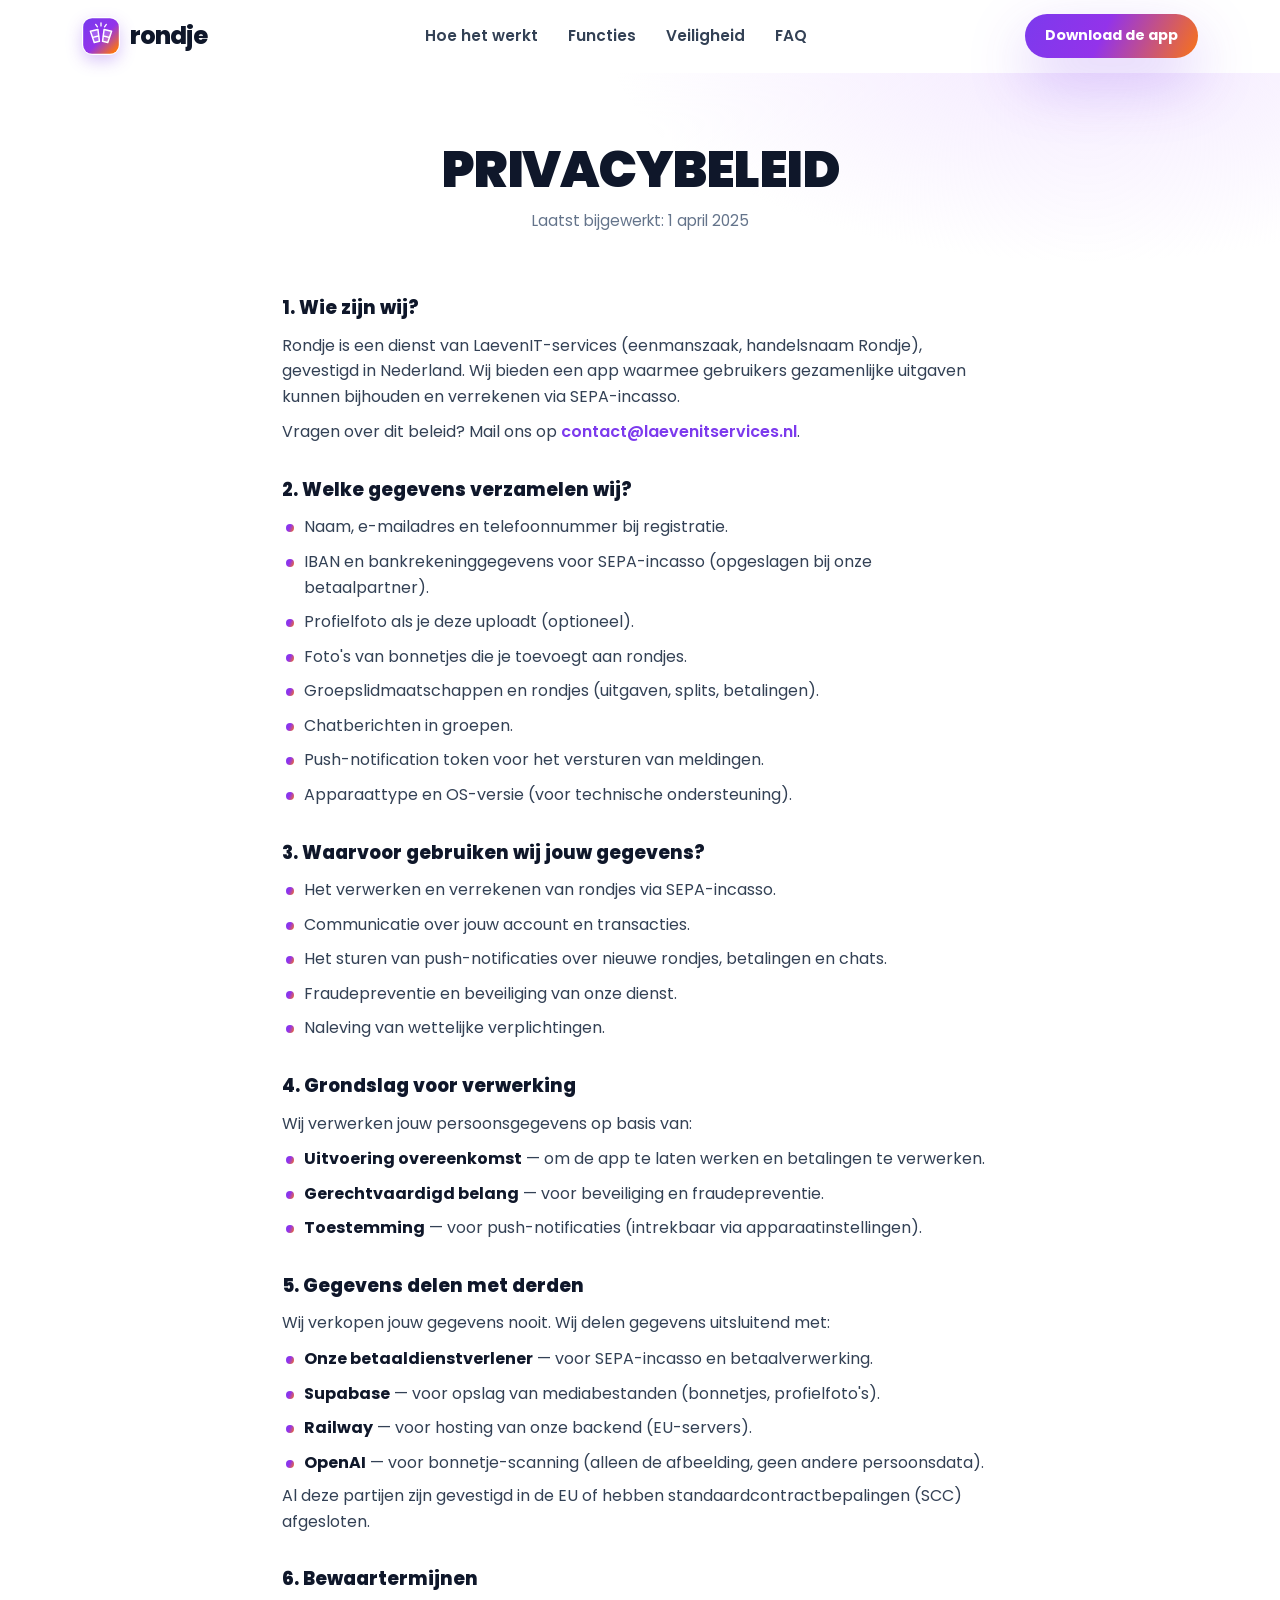
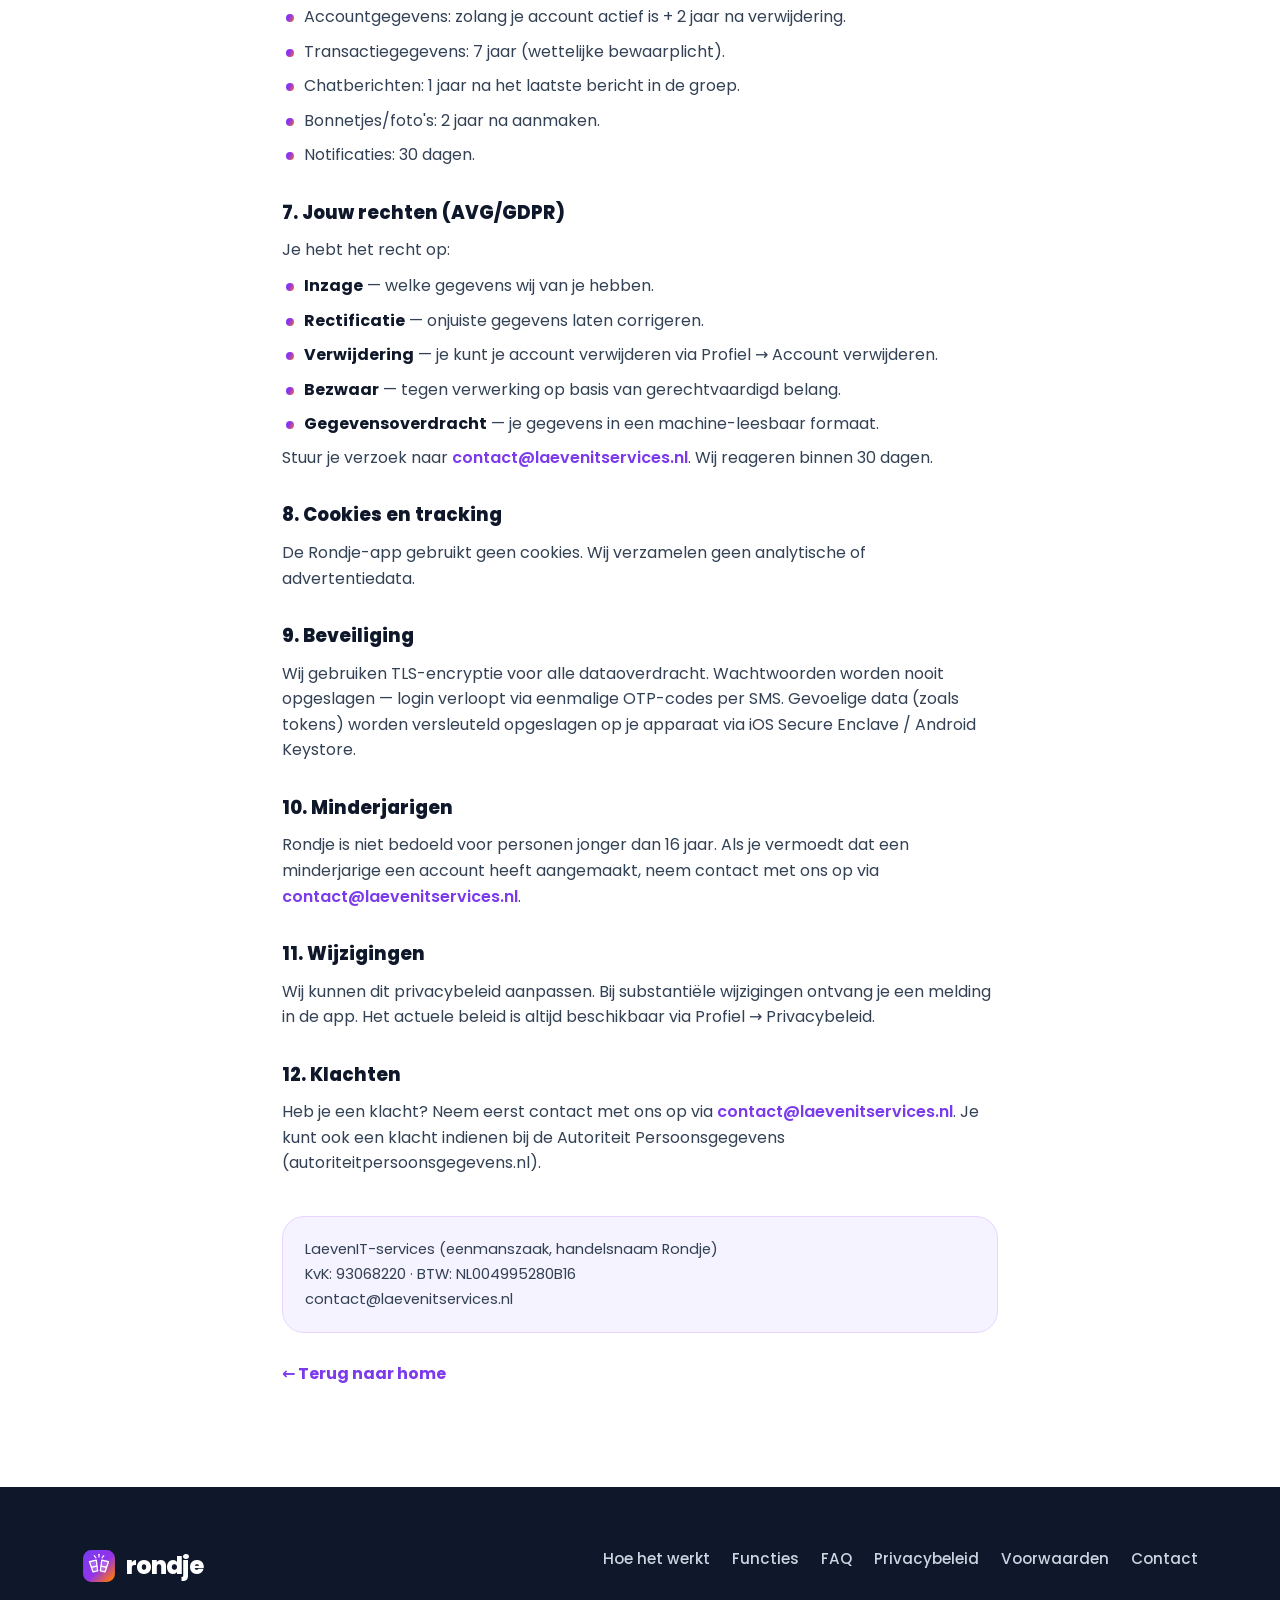
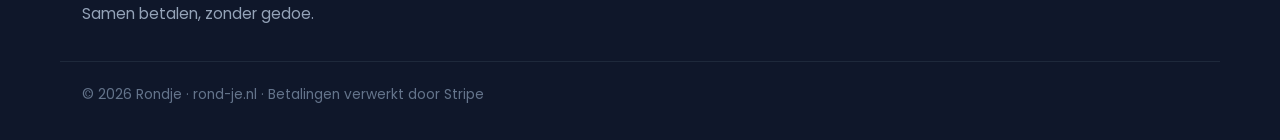
==== privacy.html @ bf33a5a6 "Initial commit: Rondje marketing site for Vercel. Static HTML/CSS/JS landing page with privacy, term" ====
<!DOCTYPE html>
<html lang="nl">
<head>
  <meta charset="UTF-8" />
  <meta name="viewport" content="width=device-width, initial-scale=1.0" />
  <title>Privacybeleid – Rondje</title>
  <meta name="description" content="Het privacybeleid van Rondje: welke gegevens we verzamelen, waarvoor we ze gebruiken en jouw rechten onder de AVG." />
  <link rel="icon" type="image/svg+xml" href="assets/favicon.svg" />
  <link rel="preconnect" href="https://fonts.googleapis.com" />
  <link rel="preconnect" href="https://fonts.gstatic.com" crossorigin />
  <link href="https://fonts.googleapis.com/css2?family=Poppins:wght@400;500;600;700;800;900&display=swap" rel="stylesheet" />
  <link rel="stylesheet" href="styles.css" />
</head>
<body>
  <header class="nav" id="nav">
    <div class="container nav__inner">
      <a href="index.html" class="brand" aria-label="Rondje home">
        <img class="brand__mark" src="assets/logo-mark.svg" alt="" width="38" height="38" />
        <span class="brand__word">rondje</span>
      </a>
      <nav class="nav__links" aria-label="Hoofdmenu">
        <a href="index.html#hoe">Hoe het werkt</a>
        <a href="index.html#functies">Functies</a>
        <a href="index.html#veilig">Veiligheid</a>
        <a href="index.html#faq">FAQ</a>
      </nav>
      <div class="nav__actions">
        <a href="index.html#download" class="btn btn--primary btn--sm">Download de app</a>
      </div>
    </div>
  </header>

  <main>
    <section class="legal-hero">
      <div class="container container--narrow">
        <h1>Privacybeleid</h1>
        <p class="updated">Laatst bijgewerkt: 1 april 2025</p>
      </div>
    </section>

    <section class="legal">
      <div class="container container--narrow">
        <div class="legal__section">
          <h2>1. Wie zijn wij?</h2>
          <p>Rondje is een dienst van LaevenIT-services (eenmanszaak, handelsnaam Rondje), gevestigd in Nederland. Wij bieden een app waarmee gebruikers gezamenlijke uitgaven kunnen bijhouden en verrekenen via SEPA-incasso.</p>
          <p>Vragen over dit beleid? Mail ons op <a href="mailto:contact@laevenitservices.nl">contact@laevenitservices.nl</a>.</p>
        </div>

        <div class="legal__section">
          <h2>2. Welke gegevens verzamelen wij?</h2>
          <ul>
            <li>Naam, e-mailadres en telefoonnummer bij registratie.</li>
            <li>IBAN en bankrekeninggegevens voor SEPA-incasso (opgeslagen bij onze betaalpartner).</li>
            <li>Profielfoto als je deze uploadt (optioneel).</li>
            <li>Foto's van bonnetjes die je toevoegt aan rondjes.</li>
            <li>Groepslidmaatschappen en rondjes (uitgaven, splits, betalingen).</li>
            <li>Chatberichten in groepen.</li>
            <li>Push-notification token voor het versturen van meldingen.</li>
            <li>Apparaattype en OS-versie (voor technische ondersteuning).</li>
          </ul>
        </div>

        <div class="legal__section">
          <h2>3. Waarvoor gebruiken wij jouw gegevens?</h2>
          <ul>
            <li>Het verwerken en verrekenen van rondjes via SEPA-incasso.</li>
            <li>Communicatie over jouw account en transacties.</li>
            <li>Het sturen van push-notificaties over nieuwe rondjes, betalingen en chats.</li>
            <li>Fraudepreventie en beveiliging van onze dienst.</li>
            <li>Naleving van wettelijke verplichtingen.</li>
          </ul>
        </div>

        <div class="legal__section">
          <h2>4. Grondslag voor verwerking</h2>
          <p>Wij verwerken jouw persoonsgegevens op basis van:</p>
          <ul>
            <li><strong>Uitvoering overeenkomst</strong> — om de app te laten werken en betalingen te verwerken.</li>
            <li><strong>Gerechtvaardigd belang</strong> — voor beveiliging en fraudepreventie.</li>
            <li><strong>Toestemming</strong> — voor push-notificaties (intrekbaar via apparaatinstellingen).</li>
          </ul>
        </div>

        <div class="legal__section">
          <h2>5. Gegevens delen met derden</h2>
          <p>Wij verkopen jouw gegevens nooit. Wij delen gegevens uitsluitend met:</p>
          <ul>
            <li><strong>Onze betaaldienstverlener</strong> — voor SEPA-incasso en betaalverwerking.</li>
            <li><strong>Supabase</strong> — voor opslag van mediabestanden (bonnetjes, profielfoto's).</li>
            <li><strong>Railway</strong> — voor hosting van onze backend (EU-servers).</li>
            <li><strong>OpenAI</strong> — voor bonnetje-scanning (alleen de afbeelding, geen andere persoonsdata).</li>
          </ul>
          <p>Al deze partijen zijn gevestigd in de EU of hebben standaardcontractbepalingen (SCC) afgesloten.</p>
        </div>

        <div class="legal__section">
          <h2>6. Bewaartermijnen</h2>
          <ul>
            <li>Accountgegevens: zolang je account actief is + 2 jaar na verwijdering.</li>
            <li>Transactiegegevens: 7 jaar (wettelijke bewaarplicht).</li>
            <li>Chatberichten: 1 jaar na het laatste bericht in de groep.</li>
            <li>Bonnetjes/foto's: 2 jaar na aanmaken.</li>
            <li>Notificaties: 30 dagen.</li>
          </ul>
        </div>

        <div class="legal__section">
          <h2>7. Jouw rechten (AVG/GDPR)</h2>
          <p>Je hebt het recht op:</p>
          <ul>
            <li><strong>Inzage</strong> — welke gegevens wij van je hebben.</li>
            <li><strong>Rectificatie</strong> — onjuiste gegevens laten corrigeren.</li>
            <li><strong>Verwijdering</strong> — je kunt je account verwijderen via Profiel → Account verwijderen.</li>
            <li><strong>Bezwaar</strong> — tegen verwerking op basis van gerechtvaardigd belang.</li>
            <li><strong>Gegevensoverdracht</strong> — je gegevens in een machine-leesbaar formaat.</li>
          </ul>
          <p>Stuur je verzoek naar <a href="mailto:contact@laevenitservices.nl">contact@laevenitservices.nl</a>. Wij reageren binnen 30 dagen.</p>
        </div>

        <div class="legal__section">
          <h2>8. Cookies en tracking</h2>
          <p>De Rondje-app gebruikt geen cookies. Wij verzamelen geen analytische of advertentiedata.</p>
        </div>

        <div class="legal__section">
          <h2>9. Beveiliging</h2>
          <p>Wij gebruiken TLS-encryptie voor alle dataoverdracht. Wachtwoorden worden nooit opgeslagen — login verloopt via eenmalige OTP-codes per SMS. Gevoelige data (zoals tokens) worden versleuteld opgeslagen op je apparaat via iOS Secure Enclave / Android Keystore.</p>
        </div>

        <div class="legal__section">
          <h2>10. Minderjarigen</h2>
          <p>Rondje is niet bedoeld voor personen jonger dan 16 jaar. Als je vermoedt dat een minderjarige een account heeft aangemaakt, neem contact met ons op via <a href="mailto:contact@laevenitservices.nl">contact@laevenitservices.nl</a>.</p>
        </div>

        <div class="legal__section">
          <h2>11. Wijzigingen</h2>
          <p>Wij kunnen dit privacybeleid aanpassen. Bij substantiële wijzigingen ontvang je een melding in de app. Het actuele beleid is altijd beschikbaar via Profiel → Privacybeleid.</p>
        </div>

        <div class="legal__section">
          <h2>12. Klachten</h2>
          <p>Heb je een klacht? Neem eerst contact met ons op via <a href="mailto:contact@laevenitservices.nl">contact@laevenitservices.nl</a>. Je kunt ook een klacht indienen bij de Autoriteit Persoonsgegevens (autoriteitpersoonsgegevens.nl).</p>
        </div>

        <div class="legal__meta">
          LaevenIT-services (eenmanszaak, handelsnaam Rondje)<br />
          KvK: 93068220 · BTW: NL004995280B16<br />
          contact@laevenitservices.nl
        </div>

        <a href="index.html" class="legal__back">← Terug naar home</a>
      </div>
    </section>
  </main>

  <footer class="footer">
    <div class="container footer__inner">
      <div class="footer__brand">
        <a href="index.html" class="brand brand--light" aria-label="Rondje home">
          <img class="brand__mark" src="assets/logo-mark.svg" alt="" width="34" height="34" />
          <span class="brand__word">rondje</span>
        </a>
        <p>Samen betalen, zonder gedoe.</p>
      </div>
      <nav class="footer__links" aria-label="Footer">
        <a href="index.html#hoe">Hoe het werkt</a>
        <a href="index.html#functies">Functies</a>
        <a href="index.html#faq">FAQ</a>
        <a href="privacy.html">Privacybeleid</a>
        <a href="terms.html">Voorwaarden</a>
        <a href="mailto:hallo@rond-je.nl">Contact</a>
      </nav>
    </div>
    <div class="container footer__bottom">
      <p>© 2026 Rondje · rond-je.nl · Betalingen verwerkt door Stripe</p>
    </div>
  </footer>
</body>
</html>
---- styles.css ----
/* ─────────────────────────────────────────────
   Rondje — landingssite
   Stijl: modern/bold (à la getcino.com), merkkleuren
   paars #7C3AED → oranje #F97316, navy #0F172A.
   ───────────────────────────────────────────── */

:root {
  --ink: #0F172A;
  --ink-soft: #334155;
  --muted: #64748B;
  --line: #E2E8F0;
  --bg: #FFFFFF;
  --bg-soft: #F8FAFC;
  --bg-lilac: #F5F3FF;
  --bg-peach: #FFF7ED;

  --purple: #7C3AED;
  --purple-dk: #6D28D9;
  --orange: #F97316;
  --amber: #D97706;
  --green: #10B981;

  --grad: linear-gradient(115deg, #7C3AED 0%, #9333EA 45%, #F97316 100%);
  --grad-soft: linear-gradient(115deg, #EDE9FE 0%, #FFEDD5 100%);

  --radius: 22px;
  --radius-lg: 34px;
  --shadow-sm: 0 4px 16px rgba(15, 23, 42, .06);
  --shadow-md: 0 18px 50px rgba(15, 23, 42, .12);
  --shadow-brand: 0 24px 60px rgba(124, 58, 237, .28);

  --maxw: 1160px;
  --font: 'Poppins', 'Segoe UI', system-ui, -apple-system, sans-serif;
}

* { box-sizing: border-box; margin: 0; padding: 0; }

html { scroll-behavior: smooth; }

body {
  font-family: var(--font);
  color: var(--ink);
  background: var(--bg);
  line-height: 1.6;
  -webkit-font-smoothing: antialiased;
  overflow-x: hidden;
}

a { color: inherit; text-decoration: none; }
img { display: block; max-width: 100%; }

.container {
  width: 100%;
  max-width: var(--maxw);
  margin-inline: auto;
  padding-inline: 22px;
}
.container--narrow { max-width: 760px; }

/* ── Gedeelde tekst-helpers ─────────────────────────── */
.grad-text {
  background: var(--grad);
  -webkit-background-clip: text;
  background-clip: text;
  color: transparent;
}
.grad-text-light {
  background: linear-gradient(115deg, #FDE68A, #FBCFE8);
  -webkit-background-clip: text;
  background-clip: text;
  color: transparent;
}

.section-title {
  font-size: clamp(1.9rem, 5vw, 3.4rem);
  font-weight: 900;
  line-height: 1.05;
  letter-spacing: -1.5px;
  text-align: center;
  text-transform: uppercase;
}
.section-title--left { text-align: left; }

.section-lead {
  text-align: center;
  color: var(--muted);
  font-size: 1.08rem;
  max-width: 680px;
  margin: 16px auto 0;
  line-height: 1.6;
}
.section-lead strong { color: var(--ink); font-weight: 700; }
.section-lead--left { text-align: left; margin-inline: 0; }

.pill {
  display: inline-flex;
  align-items: center;
  gap: 8px;
  background: var(--bg-lilac);
  color: var(--purple-dk);
  font-weight: 700;
  font-size: .82rem;
  letter-spacing: .3px;
  padding: 8px 16px;
  border-radius: 999px;
  border: 1px solid #E9D5FF;
}
.pill--center { display: flex; width: max-content; margin: 0 auto 18px; }
.pill--icon img { display: block; flex: none; }

/* ── Buttons ────────────────────────────────────────── */
.btn {
  display: inline-flex;
  align-items: center;
  justify-content: center;
  font-weight: 700;
  border-radius: 999px;
  padding: 13px 24px;
  transition: transform .15s ease, box-shadow .2s ease, opacity .2s ease;
  cursor: pointer;
  border: none;
  font-family: inherit;
  font-size: .98rem;
}
.btn--sm { padding: 10px 20px; font-size: .9rem; }
.btn--primary {
  background: var(--grad);
  color: #fff;
  box-shadow: var(--shadow-brand);
}
.btn--primary:hover { transform: translateY(-2px); }

.store-btn {
  display: inline-flex;
  align-items: center;
  gap: 12px;
  background: var(--ink);
  color: #fff;
  padding: 12px 22px;
  border-radius: 16px;
  transition: transform .15s ease, box-shadow .2s ease;
  box-shadow: var(--shadow-sm);
}
.store-btn:hover { transform: translateY(-2px); box-shadow: var(--shadow-md); }
.store-btn span { display: flex; flex-direction: column; line-height: 1.1; text-align: left; }
.store-btn small { font-size: .68rem; opacity: .8; font-weight: 500; }
.store-btn strong { font-size: 1.05rem; font-weight: 700; }
.store-btn--dark { background: #fff; color: var(--ink); }

/* ─────────────────────────  NAV  ───────────────────────── */
.nav {
  position: sticky;
  top: 0;
  z-index: 50;
  background: rgba(255, 255, 255, .8);
  backdrop-filter: saturate(180%) blur(14px);
  border-bottom: 1px solid transparent;
  transition: border-color .3s ease, box-shadow .3s ease;
}
.nav.is-stuck { border-color: var(--line); box-shadow: var(--shadow-sm); }
.nav__inner {
  display: flex;
  align-items: center;
  justify-content: space-between;
  height: 72px;
}
/* Merk (icoon + woordmerk) */
.brand { display: inline-flex; align-items: center; gap: 10px; }
.brand__mark { border-radius: 11px; box-shadow: 0 6px 16px rgba(124, 58, 237, .28); }
.brand__word {
  font-weight: 800;
  font-size: 1.5rem;
  letter-spacing: -1px;
  color: var(--ink);
}
.brand--light .brand__word { color: #fff; }
.brand--light .brand__mark { box-shadow: none; }

.nav__links { display: flex; gap: 30px; }
.nav__links a {
  font-weight: 600;
  color: var(--ink-soft);
  font-size: .96rem;
  transition: color .2s ease;
}
.nav__links a:hover { color: var(--purple); }
.nav__actions { display: flex; }

.nav__burger {
  display: none;
  flex-direction: column;
  gap: 5px;
  background: none;
  border: none;
  cursor: pointer;
  padding: 8px;
}
.nav__burger span {
  width: 24px; height: 2.5px; border-radius: 3px; background: var(--ink);
  transition: transform .25s ease, opacity .25s ease;
}
.nav__burger.is-open span:nth-child(1) { transform: translateY(7.5px) rotate(45deg); }
.nav__burger.is-open span:nth-child(2) { opacity: 0; }
.nav__burger.is-open span:nth-child(3) { transform: translateY(-7.5px) rotate(-45deg); }

.nav__mobile {
  display: none;
  flex-direction: column;
  gap: 6px;
  padding: 14px 22px 22px;
  border-top: 1px solid var(--line);
  background: #fff;
}
.nav__mobile:not([hidden]) { display: flex; }
.nav__mobile a { font-weight: 600; padding: 12px 6px; color: var(--ink-soft); }
.nav__mobile a.btn--primary { color: #fff; padding: 14px 24px; }
.nav__mobile .btn { margin-top: 8px; }

/* ─────────────────────────  HERO  ───────────────────────── */
.hero {
  position: relative;
  padding: clamp(40px, 7vw, 84px) 0 clamp(60px, 9vw, 110px);
  background:
    radial-gradient(1100px 520px at 85% -10%, #F3E8FF 0%, transparent 60%),
    radial-gradient(900px 500px at 0% 20%, #FFF1E6 0%, transparent 55%),
    var(--bg);
}
.hero__inner {
  display: grid;
  grid-template-columns: 1.05fr .95fr;
  align-items: center;
  gap: 40px;
}
.hero__title {
  font-size: clamp(2.6rem, 7vw, 5rem);
  font-weight: 900;
  line-height: .98;
  letter-spacing: -2.5px;
  text-transform: uppercase;
  margin: 20px 0 22px;
}
.hero__sub {
  font-size: 1.14rem;
  color: var(--ink-soft);
  max-width: 500px;
}
.hero__sub strong { color: var(--ink); }

.hero__cta { display: flex; gap: 14px; margin-top: 30px; flex-wrap: wrap; }
.hero__cta--center { justify-content: center; }

.hero__trust { display: flex; align-items: center; gap: 12px; margin-top: 26px; flex-wrap: wrap; }
.hero__trust-txt { color: var(--muted); font-size: .9rem; }
.hero__trust-txt strong { color: var(--ink); }
.dot {
  font-weight: 800;
  font-size: .78rem;
  letter-spacing: .5px;
  padding: 6px 12px;
  border-radius: 8px;
}
.dot--ideal { background: #FFEFEA; color: #EB5B25; }
.dot--sepa { background: #E7F0FF; color: #1F5FBF; }

/* Sier-blobs achter de telefoon */
.hero__visual { position: relative; display: flex; justify-content: center; }
.blob { position: absolute; border-radius: 50%; filter: blur(10px); opacity: .55; z-index: 0; }
.blob--1 { width: 260px; height: 260px; background: #DDD6FE; top: -20px; right: 10px; }
.blob--2 { width: 220px; height: 220px; background: #FED7AA; bottom: 0; left: 0; }

/* ── Telefoon-mockup ────────────────────────────────── */
.phone {
  position: relative;
  z-index: 1;
  width: 300px;
  background: #0B1220;
  border-radius: 44px;
  padding: 12px;
  box-shadow: var(--shadow-md), 0 40px 80px rgba(124, 58, 237, .22);
}
.phone__notch {
  position: absolute; top: 20px; left: 50%; transform: translateX(-50%);
  width: 120px; height: 24px; background: #0B1220; border-radius: 0 0 16px 16px; z-index: 3;
}
.phone__screen {
  background: var(--bg-soft);
  border-radius: 34px;
  overflow: hidden;
  aspect-ratio: 300 / 620;
}
.app { padding: 42px 18px 20px; display: flex; flex-direction: column; height: 100%; gap: 12px; }
.app__top { display: flex; align-items: center; justify-content: space-between; }
.app__eyebrow { font-size: .72rem; color: var(--muted); font-weight: 600; }
.app__title { font-size: 1.15rem; font-weight: 800; }
.app__avatar {
  width: 42px; height: 42px; border-radius: 14px;
  background: var(--grad-soft); display: grid; place-items: center;
}
.app__avatar img { display: block; }
.app__amount {
  background: var(--grad);
  color: #fff;
  border-radius: 20px;
  padding: 16px 18px;
  display: flex; flex-direction: column; gap: 2px;
  box-shadow: var(--shadow-brand);
}
.app__amount span { font-size: .78rem; opacity: .9; font-weight: 600; }
.app__amount strong { font-size: 1.9rem; font-weight: 900; letter-spacing: -.5px; }

.app__row {
  display: flex; align-items: center; gap: 9px;
  background: #fff; border: 1px solid var(--line);
  border-radius: 14px; padding: 9px 11px;
}
.mini-ava {
  width: 26px; height: 26px; border-radius: 50%;
  background: #DDD6FE; color: var(--purple-dk);
  display: grid; place-items: center; font-size: .74rem; font-weight: 800; flex: none;
}
.mini-ava--b { background: #FED7AA; color: #C2410C; }
.mini-ava--c { background: #BBF7D0; color: #047857; }
.app__name { font-weight: 600; font-size: .84rem; flex: 1; min-width: 0; overflow: hidden; text-overflow: ellipsis; white-space: nowrap; }
.app__part { font-weight: 700; font-size: .82rem; color: var(--ink-soft); white-space: nowrap; }
.chip { font-size: .66rem; font-weight: 800; padding: 3px 8px; border-radius: 999px; }
.chip--ok { background: #D1FAE5; color: #065F46; }

.app__banner {
  margin-top: auto;
  display: flex; align-items: center; gap: 10px;
  background: #ECFDF5; border: 1px solid #A7F3D0;
  border-radius: 16px; padding: 12px 14px;
}
.app__banner strong { display: block; font-size: .84rem; color: #065F46; }
.app__banner small { font-size: .72rem; color: #047857; }
.app__check {
  width: 28px; height: 28px; border-radius: 50%; flex: none;
  background: var(--green); display: grid; place-items: center;
}
.app__check img { display: block; }
.app__btn {
  width: 100%; border: none; cursor: pointer; font-family: inherit;
  background: var(--ink); color: #fff; font-weight: 700; font-size: .9rem;
  padding: 13px; border-radius: 15px;
}

/* ─────────────────────  WAAROM / VOORDELEN  ───────────────────── */
.position { padding: clamp(56px, 8vw, 96px) 0; background: var(--bg-soft); }
.position__punch {
  text-align: center;
  margin-top: 44px;
  font-size: clamp(1.2rem, 2.4vw, 1.55rem);
  font-weight: 800;
  color: var(--ink);
  line-height: 1.35;
}

.why__grid {
  display: grid;
  grid-template-columns: repeat(4, 1fr);
  gap: 18px;
  margin-top: 48px;
}
.why-card {
  background: #fff;
  border: 1px solid var(--line);
  border-radius: var(--radius);
  padding: 24px 20px;
  box-shadow: var(--shadow-sm);
  transition: transform .2s ease, box-shadow .2s ease;
}
.why-card:hover { transform: translateY(-4px); box-shadow: var(--shadow-md); }
.why-card__icon {
  width: 52px; height: 52px; border-radius: 15px;
  display: grid; place-items: center; margin-bottom: 14px;
}
.why-card__icon img { display: block; width: 26px; height: 26px; }
.why-card__icon--green { background: #D1FAE5; }
.why-card__icon--purple { background: #EDE9FE; }
.why-card__icon--orange { background: #FFEDD5; }
.why-card__icon--lilac { background: #FAE8FF; }
.why-card h3 { font-size: 1.06rem; font-weight: 800; margin-bottom: 8px; line-height: 1.3; }
.why-card p { color: var(--muted); font-size: .92rem; line-height: 1.6; }
.why-card strong { color: var(--ink); }

/* Speelse groepsapp vóór/na */
.chatdemo {
  display: grid;
  grid-template-columns: 1fr 1fr;
  gap: 18px;
  margin-top: 26px;
  max-width: 860px;
  margin-inline: auto;
}
.chatdemo__panel {
  border-radius: var(--radius);
  padding: 20px 18px;
  display: flex;
  flex-direction: column;
  gap: 9px;
}
.chatdemo__panel--before {
  background: #F1F5F9;
  border: 1px solid var(--line);
}
.chatdemo__panel--after {
  background: linear-gradient(180deg, #FAF5FF 0%, #fff 75%);
  border: 1.5px solid #C4B5FD;
  box-shadow: var(--shadow-brand);
}
.chatdemo__label {
  font-size: .74rem;
  font-weight: 800;
  letter-spacing: .5px;
  text-transform: uppercase;
  color: var(--muted);
  margin-bottom: 6px;
}
.chatdemo__panel--after .chatdemo__label { color: var(--purple); }
.bubble {
  max-width: 85%;
  padding: 9px 14px;
  border-radius: 16px;
  font-size: .88rem;
  line-height: 1.45;
}
.bubble--in {
  align-self: flex-start;
  background: #fff;
  border: 1px solid var(--line);
  border-bottom-left-radius: 6px;
  color: var(--ink-soft);
}
.chatdemo__panel--before .bubble--in { background: #fff; }
.bubble--out {
  align-self: flex-end;
  background: var(--purple);
  color: #fff;
  border-bottom-right-radius: 6px;
}
.chatdemo__panel--before .bubble--out { background: #94A3B8; }
.chatdemo__notify {
  display: flex;
  align-items: center;
  gap: 10px;
  background: #ECFDF5;
  border: 1px solid #A7F3D0;
  border-radius: 14px;
  padding: 10px 13px;
  margin: 3px 0;
}
.chatdemo__notify strong { display: block; font-size: .84rem; color: #065F46; }
.chatdemo__notify small { font-size: .74rem; color: #047857; }
.chatdemo__check {
  width: 26px; height: 26px; border-radius: 50%; flex: none;
  background: var(--green); display: grid; place-items: center;
}
.chatdemo__check img { display: block; }

/* ─────────────────────  VERGELIJKING (versus)  ───────────────────── */
.versus { padding: clamp(56px, 8vw, 96px) 0; background: var(--bg-soft); }
.versus__scroll { margin-top: 44px; overflow-x: auto; -webkit-overflow-scrolling: touch; }
.versus__table {
  width: 100%;
  min-width: 640px;
  border-collapse: separate;
  border-spacing: 0;
  background: #fff;
  border: 1px solid var(--line);
  border-radius: var(--radius);
  overflow: hidden;
}
.versus__table th,
.versus__table td {
  padding: 15px 18px;
  text-align: center;
  border-bottom: 1px solid var(--line);
  font-size: .94rem;
}
.versus__table tbody tr:last-child th,
.versus__table tbody tr:last-child td { border-bottom: none; }
.versus__table td:first-child {
  text-align: left;
  font-weight: 600;
  color: var(--ink-soft);
}
.versus__table thead th { background: var(--bg-soft); padding-block: 16px; }
.versus__app { display: block; font-weight: 800; font-size: .98rem; color: var(--ink); }
.versus__table thead small { display: block; font-weight: 600; font-size: .74rem; color: var(--muted); margin-top: 2px; }
.versus__rondje { background: #FAF5FF; }
.versus__table thead th.versus__rondje { background: #F3E8FF; }
.versus__table thead th.versus__rondje .versus__app { color: var(--purple-dk); }
.mark { display: inline-grid; place-items: center; }
.mark--yes {
  width: 26px; height: 26px; border-radius: 50%;
  background: #D1FAE5;
}
.mark--yes img { display: block; }
.mark--yes-strong { background: var(--green); }
.mark--yes-strong img { filter: brightness(0) invert(1); }
.mark--no {
  width: 26px; height: 26px; border-radius: 50%;
  background: #F1F5F9; color: #94A3B8;
  font-size: .82rem; font-weight: 800;
}
.mark--part {
  font-size: .78rem; font-weight: 700; color: var(--amber);
  background: #FEF3C7; border-radius: 999px; padding: 4px 10px;
  white-space: nowrap;
}
.versus__note {
  text-align: center;
  color: var(--muted);
  font-size: .95rem;
  max-width: 560px;
  margin: 26px auto 0;
}
.versus__note strong { color: var(--ink); }
.versus__hint {
  display: none;
  text-align: center;
  color: var(--muted);
  font-size: .8rem;
  font-weight: 600;
  margin-top: 30px;
}

@media (max-width: 720px) {
  .versus__hint { display: block; }
  .versus__scroll { margin-top: 12px; }
  .versus__table { min-width: 520px; }
  .versus__table th,
  .versus__table td { padding: 11px 10px; font-size: .82rem; }
  .versus__table td:first-child { padding-left: 14px; }
  .versus__app { font-size: .86rem; }
  .versus__table thead small { font-size: .66rem; }
  .mark--yes, .mark--no { width: 22px; height: 22px; }
  .mark--part { white-space: normal; font-size: .7rem; padding: 3px 8px; }
}

.visually-hidden {
  position: absolute;
  width: 1px; height: 1px;
  margin: -1px; padding: 0;
  overflow: hidden;
  clip: rect(0 0 0 0);
  white-space: nowrap;
  border: 0;
}

/* ─────────────────────  VOOR WIE / AUDIENCES  ───────────────────── */
.audiences { padding: clamp(60px, 9vw, 110px) 0; }
.audiences__grid {
  display: grid;
  grid-template-columns: repeat(3, 1fr);
  gap: 20px;
  margin-top: 48px;
}
.audience {
  background: var(--bg);
  border: 1px solid var(--line);
  border-radius: var(--radius);
  padding: 26px 22px;
  box-shadow: var(--shadow-sm);
  transition: transform .2s ease, box-shadow .2s ease;
}
.audience:hover { transform: translateY(-4px); box-shadow: var(--shadow-md); }
.audience__icon {
  width: 56px; height: 56px; border-radius: 16px;
  display: grid; place-items: center; margin-bottom: 16px;
}
.audience__icon img { display: block; width: 28px; height: 28px; }
.audience__icon--purple { background: #EDE9FE; }
.audience__icon--orange { background: #FFEDD5; }
.audience__icon--green { background: #D1FAE5; }
.audience h3 { font-size: 1.12rem; font-weight: 800; margin-bottom: 8px; }
.audience p { color: var(--muted); font-size: .95rem; line-height: 1.55; }

/* ─────────────────────────  STEPS / JOURNEY PAD  ───────────────────────── */
.steps {
  padding: clamp(48px, 7vw, 90px) 0 clamp(40px, 6vw, 80px);
  background:
    radial-gradient(900px 420px at 50% 0%, #F5F3FF 0%, transparent 55%),
    var(--bg);
  overflow: hidden;
}
.steps__intro { margin-bottom: 8px; }
.steps__lead {
  text-align: center;
  max-width: 640px;
  margin: 18px auto 0;
  color: var(--muted);
  font-size: 1.05rem;
  line-height: 1.6;
}

.journey {
  position: relative;
  max-width: var(--maxw);
  margin: 0 auto;
  padding: 12px clamp(22px, 4vw, 40px) 32px;
}

/* Kronkelpad (SVG) — subtiel achter de rijen */
.journey__snake {
  position: absolute;
  inset: 2% 0 4%;
  width: 100%;
  height: 96%;
  z-index: 0;
  pointer-events: none;
  overflow: visible;
  opacity: .55;
}
.journey__snake-bg,
.journey__snake-fill {
  fill: none;
  stroke-width: 10;
  stroke-linecap: round;
  vector-effect: non-scaling-stroke;
}
.journey__snake-bg { stroke: #E9D5FF; }
.journey__snake-fill { stroke: url(#journeyGrad); }

.journey__stops {
  list-style: none;
  margin: 0;
  padding: 0;
  position: relative;
  z-index: 1;
  display: flex;
  flex-direction: column;
  gap: clamp(48px, 8vw, 96px);
}

/* Volle-breedte rij à la Cino: tekst ↔ visual, wisselend */
.journey__stop {
  min-height: auto;
  padding: clamp(12px, 2vw, 28px) 0;
  opacity: .42;
  transition: opacity .5s ease, transform .55s cubic-bezier(.22, 1, .36, 1);
}
/* Subtiel omhoogkomen bij focus; horizontale positie komt uit het grid */
.journey__stop { transform: translateY(18px); }
.journey__stop.is-focus,
.journey__stop.is-done { opacity: 1; transform: translateY(0); }

.journey__row {
  display: grid;
  grid-template-columns: 1fr 1fr;
  gap: 0;
  align-items: center;
  width: 100%;
}
/* Bollen op de bochten van het pad (29% / 71% breedte, gecorrigeerd
   voor de zijmarge van .journey), tekst ertegenover */
.journey__stop--a .journey__visual { grid-column: 1; padding-left: calc(16% - 0.84 * clamp(22px, 4vw, 40px)); }
.journey__stop--a .journey__copy { grid-column: 2; }
.journey__stop--b .journey__copy { grid-column: 1; }
.journey__stop--b .journey__visual { grid-column: 2; padding-right: calc(16% - 0.84 * clamp(22px, 4vw, 40px)); }

.journey__copy {
  min-width: 0;
  text-align: center;
  padding-inline: clamp(8px, 2vw, 24px);
}
.journey__copy h3 {
  font-size: clamp(2rem, 4.5vw, 3.25rem);
  font-weight: 900;
  letter-spacing: -.04em;
  line-height: 1.05;
  text-transform: uppercase;
  color: var(--ink);
  margin-bottom: 14px;
}
.journey__n {
  background: var(--grad);
  -webkit-background-clip: text;
  background-clip: text;
  color: transparent;
  margin-right: .12em;
}
.journey__copy p {
  color: var(--muted);
  font-size: clamp(1.02rem, 1.6vw, 1.2rem);
  line-height: 1.55;
  max-width: 34ch;
  margin-inline: auto;
}
.journey__copy strong { color: var(--ink); font-weight: 700; }

.journey__visual {
  display: flex;
  flex-direction: column;
  align-items: center;
  justify-content: center;
  gap: 18px;
  min-height: 160px;
  min-width: 0;
}

.journey__ball {
  flex: none;
  width: 96px;
  height: 96px;
  border-radius: 50%;
  background: #fff;
  border: 4px solid #E9D5FF;
  display: grid;
  place-items: center;
  position: relative;
  z-index: 2;
  /* --ball-shift: zijwaartse positie op mobiel (bol 2 rechts, bol 3 links) */
  transform: translateX(var(--ball-shift, 0px)) scale(.88);
  opacity: .55;
  transition:
    transform .5s cubic-bezier(.22, 1, .36, 1),
    opacity .35s ease,
    border-color .35s ease,
    background .35s ease,
    box-shadow .5s ease;
}
.journey__ball img {
  width: 36px;
  height: 36px;
  opacity: .55;
  transition: opacity .3s ease, filter .3s ease;
}
.journey__num {
  position: absolute;
  top: -4px;
  right: -4px;
  width: 28px;
  height: 28px;
  border-radius: 50%;
  background: var(--ink);
  color: #fff;
  font-size: .78rem;
  font-weight: 800;
  display: grid;
  place-items: center;
  border: 2px solid #fff;
}

.journey__stop.is-focus .journey__ball {
  transform: translateX(var(--ball-shift, 0px)) scale(1.08);
  opacity: 1;
  background: var(--grad);
  border-color: transparent;
  box-shadow:
    0 0 0 12px #fff,
    0 0 0 20px rgba(124, 58, 237, .14),
    var(--shadow-brand);
}
.journey__stop.is-focus .journey__ball img {
  opacity: 1;
  filter: brightness(0) invert(1);
}
.journey__stop.is-done .journey__ball {
  transform: translateX(var(--ball-shift, 0px)) scale(1);
  opacity: 1;
  background: #EDE9FE;
  border-color: #A78BFA;
}
.journey__stop.is-done .journey__ball img { opacity: .95; }
.journey__stop.is-focus.journey__stop--final .journey__ball {
  animation: journey-pulse 2.4s ease-in-out infinite;
}
@keyframes journey-pulse {
  0%, 100% { box-shadow: 0 0 0 12px #fff, 0 0 0 18px rgba(249, 115, 22, .16), var(--shadow-brand); }
  50% { box-shadow: 0 0 0 12px #fff, 0 0 0 26px rgba(249, 115, 22, .28), var(--shadow-brand); }
}

.journey__chips {
  display: flex;
  flex-wrap: wrap;
  justify-content: center;
  gap: 8px;
}
.journey__chips span {
  padding: 8px 14px;
  border-radius: 999px;
  background: var(--bg-lilac);
  border: 1px solid #E9D5FF;
  font-weight: 700;
  font-size: .85rem;
  color: var(--purple-dk);
}

.scrolly__split-demo {
  display: flex;
  flex-direction: column;
  gap: 10px;
  width: min(280px, 100%);
  margin: 0;
}
.scrolly__split-demo > div {
  display: grid;
  grid-template-columns: 56px 1fr 40px;
  align-items: center;
  gap: 8px;
  font-size: .9rem;
  font-weight: 700;
}
.scrolly__split-demo i {
  display: block;
  height: 8px;
  border-radius: 999px;
  background: #EDE9FE;
  position: relative;
  overflow: hidden;
}
.scrolly__split-demo i::after {
  content: '';
  position: absolute;
  inset: 0 auto 0 0;
  width: var(--w);
  background: var(--grad);
  border-radius: inherit;
  transform: scaleX(0);
  transform-origin: left;
  transition: transform .6s cubic-bezier(.22, 1, .36, 1) .1s;
}
.journey__stop.is-focus .scrolly__split-demo i::after,
.journey__stop.is-done .scrolly__split-demo i::after { transform: scaleX(1); }
.scrolly__split-demo span { color: var(--ink-soft); text-align: right; }

.path__badge {
  display: inline-flex;
  align-items: center;
  gap: 6px;
  background: var(--grad);
  color: #fff;
  font-weight: 700;
  font-size: .76rem;
  padding: 5px 12px;
  border-radius: 999px;
  margin-bottom: 12px;
  letter-spacing: .2px;
  width: max-content;
  margin-inline: auto;
}
.path__badge img { display: block; flex: none; }

.path__tags {
  list-style: none;
  display: flex;
  flex-wrap: wrap;
  justify-content: center;
  gap: 8px;
  margin: 0;
}
.path__tags li {
  display: inline-flex;
  align-items: center;
  gap: 6px;
  padding: 8px 14px;
  border-radius: 999px;
  background: var(--bg-lilac);
  border: 1px solid #E9D5FF;
  font-size: .85rem;
  font-weight: 700;
  color: var(--purple-dk);
}
.path__tags li img { display: block; width: 14px; height: 14px; }
.path__tags li:nth-child(2) {
  background: #FFEDD5;
  border-color: #FED7AA;
  color: #C2410C;
}
.path__tags li:nth-child(3) {
  background: #EDE9FE;
  border-color: #DDD6FE;
}

@media (max-width: 720px) {
  .journey__row {
    grid-template-columns: 1fr;
    gap: 22px;
    text-align: center;
  }
  .journey__stop--a .journey__copy,
  .journey__stop--a .journey__visual,
  .journey__stop--b .journey__copy,
  .journey__stop--b .journey__visual { grid-column: auto; }
  .journey__visual { order: -1; }
  .journey__stop--a .journey__copy,
  .journey__stop--b .journey__copy { padding-inline: 0; }
  .journey__stop--a .journey__visual { padding-left: 0; }
  .journey__stop--b .journey__visual { padding-right: 0; }
  /* De blik dwaalt zijwaarts mee: bol 1 midden, bol 2 tegen de rechterrand,
     bol 3 een stukje links uit beeld, bol 4 weer netjes in het midden. */
  .journey__stop[data-step="2"] { --ball-shift: calc(50vw - 52px); }
  .journey__stop[data-step="3"] { --ball-shift: calc(-50vw + 24px); }
  .journey__copy h3 { font-size: clamp(1.7rem, 8vw, 2.2rem); }
  .journey__ball { width: 80px; height: 80px; }
  .journey__ball img { width: 30px; height: 30px; }
  .journey__snake { opacity: .4; }
  .journey__stops { gap: 56px; }
}

@media (prefers-reduced-motion: reduce) {
  .journey__ball,
  .journey__stop,
  .journey__snake-fill,
  .scrolly__split-demo i::after { transition: none !important; animation: none !important; }
  .journey__stop { opacity: 1; transform: none; }
  .journey__ball { opacity: 1; transform: translateX(var(--ball-shift, 0px)); }
}

/* ─────────────────────────  FEATURES  ───────────────────────── */
.features { padding: clamp(60px, 9vw, 110px) 0; background: var(--bg-lilac); }
.features__grid {
  display: grid;
  grid-template-columns: repeat(3, 1fr);
  gap: 22px;
  margin-top: 48px;
}
.feature {
  background: #fff;
  border-radius: var(--radius);
  padding: 30px 26px;
  box-shadow: var(--shadow-sm);
  transition: transform .2s ease, box-shadow .2s ease;
}
.feature:hover { transform: translateY(-6px); box-shadow: var(--shadow-md); }
.feature__icon {
  width: 60px; height: 60px; border-radius: 18px;
  display: grid; place-items: center; margin-bottom: 18px;
}
.feature__icon img { display: block; width: 28px; height: 28px; }
.feature__icon--purple { background: #EDE9FE; }
.feature__icon--orange { background: #FFEDD5; }
.feature__icon--green { background: #D1FAE5; }
.feature h3 { font-size: 1.22rem; font-weight: 800; margin-bottom: 8px; }
.feature p { color: var(--muted); font-size: .96rem; }

/* ─────────────────────────  QUOTES  ───────────────────────── */
.quotes { padding: clamp(60px, 9vw, 110px) 0; }
.quotes__grid {
  display: grid;
  grid-template-columns: repeat(3, 1fr);
  gap: 22px;
  margin-top: 48px;
}
.quote {
  background: var(--bg);
  border: 1px solid var(--line);
  border-radius: var(--radius);
  padding: 28px 26px;
  box-shadow: var(--shadow-sm);
  display: flex; flex-direction: column; gap: 14px;
}
.quote__stars { display: flex; align-items: center; gap: 3px; }
.quote__stars img { display: block; }
.quote blockquote { font-size: 1.02rem; font-weight: 500; color: var(--ink-soft); }
.quote figcaption { display: flex; align-items: center; gap: 10px; font-weight: 700; font-size: .9rem; }
.quote__ava {
  width: 32px; height: 32px; border-radius: 50%;
  background: #DDD6FE; color: var(--purple-dk);
  display: grid; place-items: center; font-size: .82rem; font-weight: 800;
}
.quote__ava--b { background: #FED7AA; color: #C2410C; }
.quote__ava--c { background: #BBF7D0; color: #047857; }

/* ─────────────────────────  SECURE  ───────────────────────── */
.secure { padding: clamp(60px, 9vw, 110px) 0; background: var(--bg-peach); }
.secure__inner {
  display: grid;
  grid-template-columns: 1.1fr .9fr;
  align-items: center;
  gap: 48px;
}
.secure__list { list-style: none; margin-top: 26px; display: flex; flex-direction: column; gap: 14px; }
.secure__list li { display: flex; align-items: center; gap: 12px; font-size: 1.05rem; color: var(--ink-soft); }
.secure__list strong { color: var(--ink); }
.tick {
  width: 26px; height: 26px; border-radius: 50%; flex: none;
  background: var(--green); display: grid; place-items: center;
}
.tick img { display: block; }
.secure__badge { display: flex; justify-content: center; }
.shield {
  width: 220px; height: 220px; border-radius: 50%;
  background: var(--grad);
  display: grid; place-items: center;
  box-shadow: var(--shadow-brand);
  animation: float 5s ease-in-out infinite;
}
.shield img { display: block; width: 96px; height: 96px; }
@keyframes float { 0%,100% { transform: translateY(0); } 50% { transform: translateY(-14px); } }

/* ─────────────────────────  FAQ  ───────────────────────── */
.faq { padding: clamp(60px, 9vw, 110px) 0; }
.faq__list { margin-top: 40px; display: flex; flex-direction: column; gap: 14px; }
.faq__item {
  background: var(--bg);
  border: 1px solid var(--line);
  border-radius: 18px;
  padding: 4px 22px;
  box-shadow: var(--shadow-sm);
  transition: border-color .2s ease;
}
.faq__item[open] { border-color: #C4B5FD; }
.faq__item summary {
  cursor: pointer;
  list-style: none;
  font-weight: 700;
  font-size: 1.06rem;
  padding: 18px 30px 18px 0;
  position: relative;
}
.faq__item summary::-webkit-details-marker { display: none; }
.faq__item summary::after {
  content: '+';
  position: absolute; right: 0; top: 50%; transform: translateY(-50%);
  font-size: 1.5rem; font-weight: 700; color: var(--purple);
  transition: transform .25s ease;
}
.faq__item[open] summary::after { transform: translateY(-50%) rotate(45deg); }
.faq__item p { color: var(--muted); padding-bottom: 20px; font-size: .98rem; }

/* ─────────────────────────  CTA  ───────────────────────── */
.cta {
  margin: 0 22px;
  border-radius: var(--radius-lg);
  background: var(--grad);
  color: #fff;
  overflow: hidden;
}
.cta__inner { text-align: center; padding: clamp(56px, 8vw, 96px) 22px; }
.cta__title {
  font-size: clamp(1.9rem, 5.5vw, 3.6rem);
  font-weight: 900;
  text-transform: uppercase;
  letter-spacing: -1.5px;
  line-height: 1.05;
}
.cta p { font-size: 1.12rem; opacity: .92; margin: 16px 0 32px; }

/* ─────────────────────────  FOOTER  ───────────────────────── */
.footer { padding: 60px 0 34px; background: var(--ink); color: #CBD5E1; margin-top: 60px; }
.footer__inner {
  display: flex; justify-content: space-between; align-items: flex-start;
  gap: 30px; flex-wrap: wrap; padding-bottom: 34px;
  border-bottom: 1px solid #1E293B;
}
.footer__brand p { margin-top: 12px; color: #94A3B8; font-size: .95rem; }
.footer__links { display: flex; flex-wrap: wrap; gap: 22px; }
.footer__links a { font-weight: 500; font-size: .95rem; transition: color .2s ease; }
.footer__links a:hover { color: #fff; }
.footer__bottom { padding-top: 22px; }
.footer__bottom p { color: #64748B; font-size: .86rem; }

/* ─────────────────────────  LEGAL (privacy / voorwaarden)  ───────────────────────── */
.legal-hero {
  padding: clamp(40px, 6vw, 70px) 0 clamp(24px, 4vw, 40px);
  background:
    radial-gradient(800px 380px at 85% -20%, #F3E8FF 0%, transparent 60%),
    var(--bg);
  text-align: center;
}
.legal-hero h1 {
  font-size: clamp(2rem, 5vw, 3.2rem);
  font-weight: 900;
  text-transform: uppercase;
  letter-spacing: -1.5px;
  line-height: 1.05;
}
.legal-hero .updated { color: var(--muted); margin-top: 12px; font-size: .95rem; }

.legal { padding: 20px 0 40px; }
.legal__section { margin-bottom: 30px; }
.legal__section h2 {
  font-size: 1.15rem;
  font-weight: 800;
  margin-bottom: 10px;
  color: var(--ink);
}
.legal__section p { color: var(--ink-soft); margin-bottom: 10px; }
.legal__section ul { list-style: none; display: flex; flex-direction: column; gap: 9px; margin: 8px 0; }
.legal__section li { position: relative; padding-left: 22px; color: var(--ink-soft); }
.legal__section li::before {
  content: '';
  position: absolute; left: 4px; top: 10px;
  width: 8px; height: 8px; border-radius: 50%;
  background: var(--grad);
}
.legal__section a { color: var(--purple); font-weight: 600; }
.legal__section strong { color: var(--ink); }
.legal__meta {
  margin-top: 40px;
  padding: 20px 22px;
  background: var(--bg-lilac);
  border: 1px solid #E9D5FF;
  border-radius: var(--radius);
  color: var(--ink-soft);
  font-size: .92rem;
  line-height: 1.7;
}
.legal__back {
  display: inline-flex; align-items: center; gap: 6px;
  margin-top: 28px; font-weight: 700; color: var(--purple);
}

/* ─────────────────────────  RESPONSIVE  ───────────────────────── */
@media (max-width: 980px) {
  .hero__inner { grid-template-columns: 1fr; }
  /* Boodschap eerst, dan de telefoon, en de store-knoppen daaronder.
     display: contents maakt de copy-kinderen losse grid-items zodat we
     de volgorde kunnen sturen zonder de HTML aan te passen. */
  .hero__copy { display: contents; }
  .hero__copy > * { text-align: center; }
  .hero .pill--icon { justify-self: center; }
  .hero__visual { order: 1; margin-top: 34px; }
  .hero__cta { order: 2; margin-top: 34px; }
  .hero__trust { order: 3; }
  .hero__sub { margin-inline: auto; }
  .hero__cta, .hero__trust { justify-content: center; }
  .secure__inner { grid-template-columns: 1fr; text-align: center; }
  .section-title--left { text-align: center; }
  .section-lead--left { text-align: center; margin-inline: auto; }
  /* Vinkjes-lijst: als blok gecentreerd, maar de regels zelf links
     uitgelijnd zodat de vinkjes netjes onder elkaar staan. */
  .secure__list { max-width: 420px; margin-inline: auto; text-align: left; }
  .secure__list li { justify-content: flex-start; }
  .audiences__grid, .features__grid, .quotes__grid, .why__grid { grid-template-columns: repeat(2, 1fr); }
}

@media (max-width: 760px) {
  .nav__links, .nav__actions { display: none; }
  .nav__burger { display: flex; }
  /* Compacter logo in de balk op mobiel */
  .nav__inner { height: 60px; }
  .brand { gap: 8px; }
  .brand__mark { width: 28px; height: 28px; border-radius: 8px; box-shadow: 0 4px 10px rgba(124, 58, 237, .22); }
  .brand__word { font-size: 1.22rem; letter-spacing: -.6px; }
}

@media (max-width: 620px) {
  .audiences__grid, .features__grid, .quotes__grid, .why__grid { grid-template-columns: 1fr; }
  .chatdemo { grid-template-columns: 1fr; }
  /* Veiligheid-sectie: kleiner schild en strakkere afstanden */
  .secure__inner { gap: 30px; }
  .secure__list li { font-size: .98rem; align-items: flex-start; }
  .secure__list .tick { margin-top: 1px; }
  .shield { width: 150px; height: 150px; }
  .shield img { width: 64px; height: 64px; }
  .phone { width: 264px; }
  .app { padding: 38px 14px 16px; }
  .app__row { gap: 7px; padding: 8px 9px; }
  .app__name { font-size: .8rem; }
  .app__part { font-size: .76rem; }
  .chip { font-size: .62rem; padding: 3px 7px; }
  .blob--1 { width: 200px; height: 200px; }
  .blob--2 { width: 170px; height: 170px; }
}

@media (prefers-reduced-motion: reduce) {
  * { animation: none !important; scroll-behavior: auto; }
}
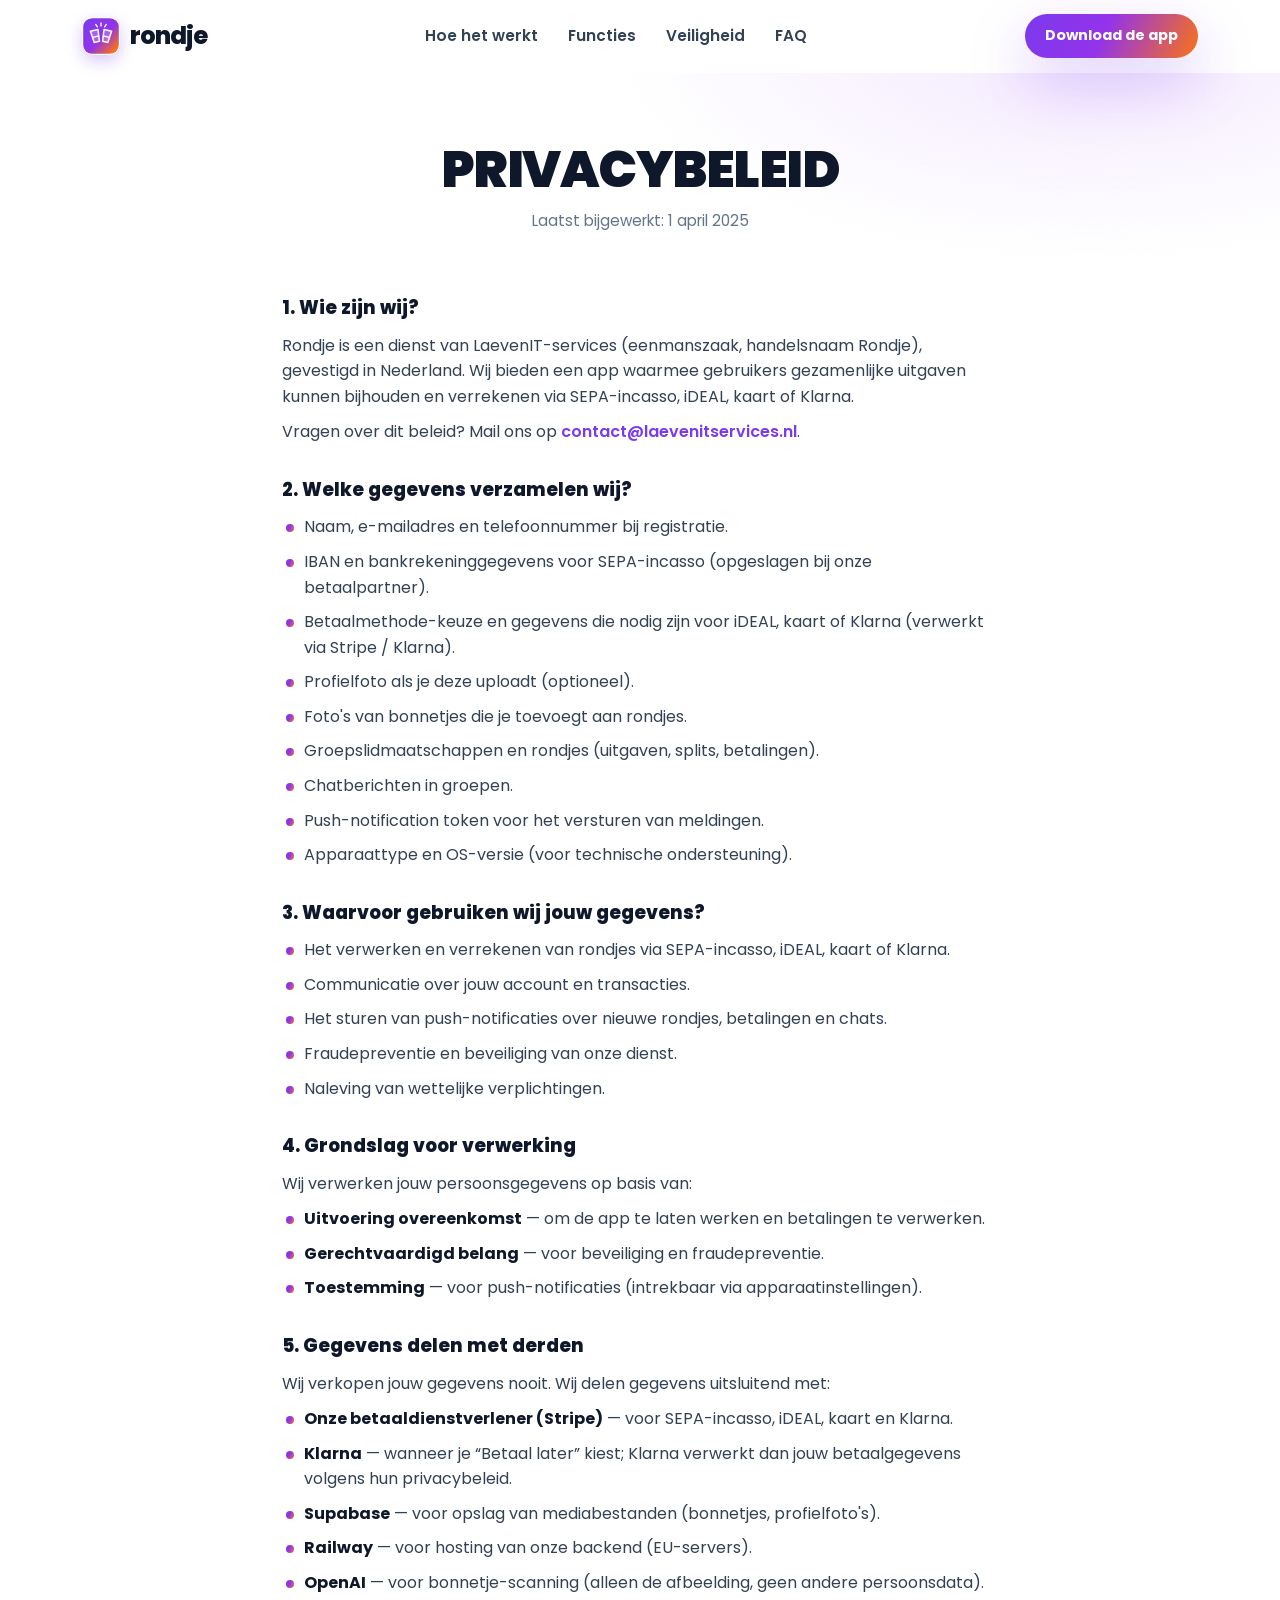
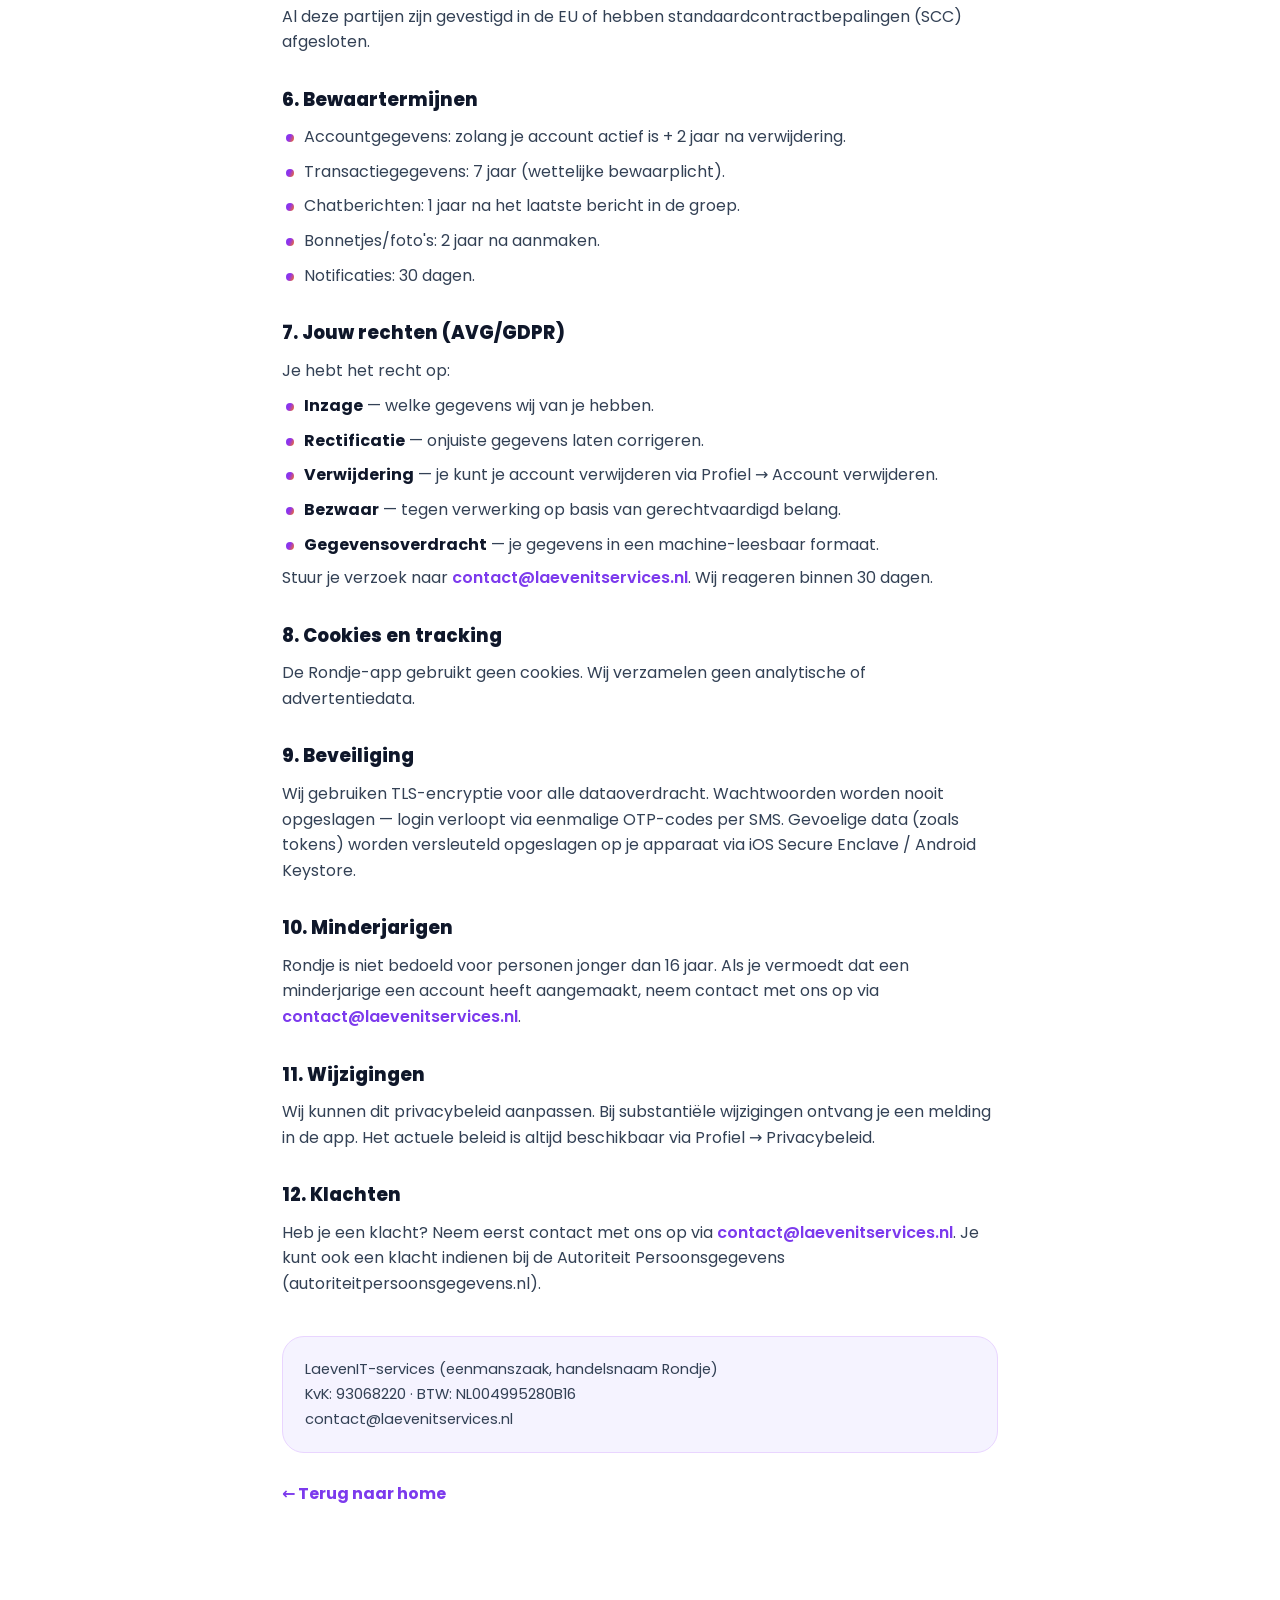
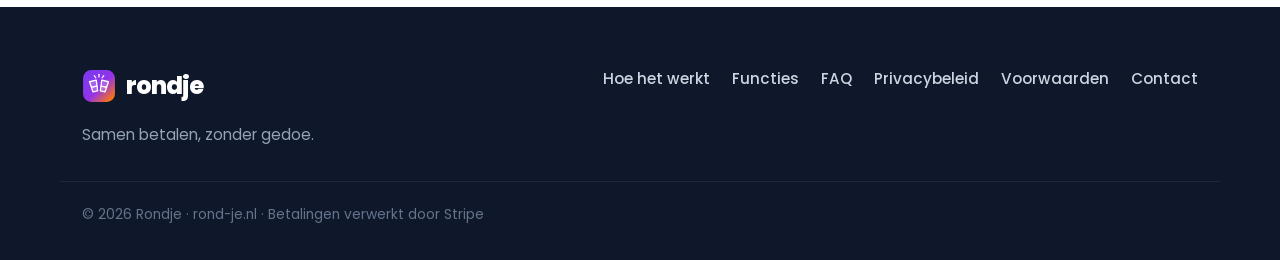
==== commit 878edc73: "Highlight Klarna pay-later across marketing, legal, and guest pay pages. Position Rondje against alt" ====
--- a/privacy.html
+++ b/privacy.html
@@ -42,7 +42,7 @@
       <div class="container container--narrow">
         <div class="legal__section">
           <h2>1. Wie zijn wij?</h2>
-          <p>Rondje is een dienst van LaevenIT-services (eenmanszaak, handelsnaam Rondje), gevestigd in Nederland. Wij bieden een app waarmee gebruikers gezamenlijke uitgaven kunnen bijhouden en verrekenen via SEPA-incasso.</p>
+          <p>Rondje is een dienst van LaevenIT-services (eenmanszaak, handelsnaam Rondje), gevestigd in Nederland. Wij bieden een app waarmee gebruikers gezamenlijke uitgaven kunnen bijhouden en verrekenen via SEPA-incasso, iDEAL, kaart of Klarna.</p>
           <p>Vragen over dit beleid? Mail ons op <a href="mailto:contact@laevenitservices.nl">contact@laevenitservices.nl</a>.</p>
         </div>
 
@@ -51,6 +51,7 @@
           <ul>
             <li>Naam, e-mailadres en telefoonnummer bij registratie.</li>
             <li>IBAN en bankrekeninggegevens voor SEPA-incasso (opgeslagen bij onze betaalpartner).</li>
+            <li>Betaalmethode-keuze en gegevens die nodig zijn voor iDEAL, kaart of Klarna (verwerkt via Stripe / Klarna).</li>
             <li>Profielfoto als je deze uploadt (optioneel).</li>
             <li>Foto's van bonnetjes die je toevoegt aan rondjes.</li>
             <li>Groepslidmaatschappen en rondjes (uitgaven, splits, betalingen).</li>
@@ -63,7 +64,7 @@
         <div class="legal__section">
           <h2>3. Waarvoor gebruiken wij jouw gegevens?</h2>
           <ul>
-            <li>Het verwerken en verrekenen van rondjes via SEPA-incasso.</li>
+            <li>Het verwerken en verrekenen van rondjes via SEPA-incasso, iDEAL, kaart of Klarna.</li>
             <li>Communicatie over jouw account en transacties.</li>
             <li>Het sturen van push-notificaties over nieuwe rondjes, betalingen en chats.</li>
             <li>Fraudepreventie en beveiliging van onze dienst.</li>
@@ -85,7 +86,8 @@
           <h2>5. Gegevens delen met derden</h2>
           <p>Wij verkopen jouw gegevens nooit. Wij delen gegevens uitsluitend met:</p>
           <ul>
-            <li><strong>Onze betaaldienstverlener</strong> — voor SEPA-incasso en betaalverwerking.</li>
+            <li><strong>Onze betaaldienstverlener (Stripe)</strong> — voor SEPA-incasso, iDEAL, kaart en Klarna.</li>
+            <li><strong>Klarna</strong> — wanneer je “Betaal later” kiest; Klarna verwerkt dan jouw betaalgegevens volgens hun privacybeleid.</li>
             <li><strong>Supabase</strong> — voor opslag van mediabestanden (bonnetjes, profielfoto's).</li>
             <li><strong>Railway</strong> — voor hosting van onze backend (EU-servers).</li>
             <li><strong>OpenAI</strong> — voor bonnetje-scanning (alleen de afbeelding, geen andere persoonsdata).</li>
--- a/styles.css
+++ b/styles.css
@@ -138,10 +138,18 @@
   color: #fff;
   padding: 12px 22px;
   border-radius: 16px;
+  min-width: 198px;
+  min-height: 56px;
+  box-sizing: border-box;
   transition: transform .15s ease, box-shadow .2s ease;
   box-shadow: var(--shadow-sm);
 }
 .store-btn:hover { transform: translateY(-2px); box-shadow: var(--shadow-md); }
+.store-btn svg {
+  width: 22px;
+  height: 22px;
+  flex: none;
+}
 .store-btn span { display: flex; flex-direction: column; line-height: 1.1; text-align: left; }
 .store-btn small { font-size: .68rem; opacity: .8; font-weight: 500; }
 .store-btn strong { font-size: 1.05rem; font-weight: 700; }
@@ -261,6 +269,8 @@
 }
 .dot--ideal { background: #FFEFEA; color: #EB5B25; }
 .dot--sepa { background: #E7F0FF; color: #1F5FBF; }
+.dot--klarna { background: #FFE8F1; color: #C8102E; }
+.chip--later { background: #FFE8F1; color: #9F1239; }
 
 /* Sier-blobs achter de telefoon */
 .hero__visual { position: relative; display: flex; justify-content: center; }
@@ -617,10 +627,15 @@
   fill: none;
   stroke-width: 10;
   stroke-linecap: round;
+  stroke-linejoin: round;
   vector-effect: non-scaling-stroke;
 }
 .journey__snake-bg { stroke: #E9D5FF; }
-.journey__snake-fill { stroke: url(#journeyGrad); }
+.journey__snake-fill {
+  stroke: url(#journeyGrad);
+  /* Voortgang via JS (dashoffset + lerp), geen CSS-transition die hapert */
+  will-change: stroke-dashoffset;
+}
 
 .journey__stops {
   list-style: none;
@@ -704,27 +719,26 @@
   width: 96px;
   height: 96px;
   border-radius: 50%;
-  background: #fff;
-  border: 4px solid #E9D5FF;
+  background: var(--grad);
+  border: none;
   display: grid;
   place-items: center;
   position: relative;
   z-index: 2;
-  /* --ball-shift: zijwaartse positie op mobiel (bol 2 rechts, bol 3 links) */
-  transform: translateX(var(--ball-shift, 0px)) scale(.88);
-  opacity: .55;
+  transform: scale(.88);
+  opacity: .45;
+  box-shadow: var(--shadow-brand);
   transition:
     transform .5s cubic-bezier(.22, 1, .36, 1),
     opacity .35s ease,
-    border-color .35s ease,
-    background .35s ease,
     box-shadow .5s ease;
 }
 .journey__ball img {
   width: 36px;
   height: 36px;
-  opacity: .55;
-  transition: opacity .3s ease, filter .3s ease;
+  opacity: 1;
+  filter: brightness(0) invert(1);
+  transition: opacity .3s ease;
 }
 .journey__num {
   position: absolute;
@@ -743,32 +757,20 @@
 }
 
 .journey__stop.is-focus .journey__ball {
-  transform: translateX(var(--ball-shift, 0px)) scale(1.08);
+  transform: scale(1.08);
   opacity: 1;
-  background: var(--grad);
-  border-color: transparent;
-  box-shadow:
-    0 0 0 12px #fff,
-    0 0 0 20px rgba(124, 58, 237, .14),
-    var(--shadow-brand);
-}
-.journey__stop.is-focus .journey__ball img {
-  opacity: 1;
-  filter: brightness(0) invert(1);
+  box-shadow: var(--shadow-brand);
 }
 .journey__stop.is-done .journey__ball {
-  transform: translateX(var(--ball-shift, 0px)) scale(1);
-  opacity: 1;
-  background: #EDE9FE;
-  border-color: #A78BFA;
-}
-.journey__stop.is-done .journey__ball img { opacity: .95; }
+  transform: scale(1);
+  opacity: .85;
+}
 .journey__stop.is-focus.journey__stop--final .journey__ball {
   animation: journey-pulse 2.4s ease-in-out infinite;
 }
 @keyframes journey-pulse {
-  0%, 100% { box-shadow: 0 0 0 12px #fff, 0 0 0 18px rgba(249, 115, 22, .16), var(--shadow-brand); }
-  50% { box-shadow: 0 0 0 12px #fff, 0 0 0 26px rgba(249, 115, 22, .28), var(--shadow-brand); }
+  0%, 100% { box-shadow: 0 0 0 0 rgba(249, 115, 22, .0), var(--shadow-brand); }
+  50% { box-shadow: 0 0 0 12px rgba(249, 115, 22, .18), var(--shadow-brand); }
 }
 
 .journey__chips {
@@ -876,27 +878,31 @@
 @media (max-width: 720px) {
   .journey__row {
     grid-template-columns: 1fr;
-    gap: 22px;
+    gap: 18px;
     text-align: center;
   }
   .journey__stop--a .journey__copy,
   .journey__stop--a .journey__visual,
   .journey__stop--b .journey__copy,
   .journey__stop--b .journey__visual { grid-column: auto; }
-  .journey__visual { order: -1; }
   .journey__stop--a .journey__copy,
   .journey__stop--b .journey__copy { padding-inline: 0; }
-  .journey__stop--a .journey__visual { padding-left: 0; }
-  .journey__stop--b .journey__visual { padding-right: 0; }
-  /* De blik dwaalt zijwaarts mee: bol 1 midden, bol 2 tegen de rechterrand,
-     bol 3 een stukje links uit beeld, bol 4 weer netjes in het midden. */
-  .journey__stop[data-step="2"] { --ball-shift: calc(50vw - 52px); }
-  .journey__stop[data-step="3"] { --ball-shift: calc(-50vw + 24px); }
+  /* Bollen op de bochten van één pad binnen het scherm (links / rechts) */
+  .journey__stop--a .journey__visual {
+    align-items: flex-start;
+    padding-left: max(4%, calc(22% - 40px));
+  }
+  .journey__stop--b .journey__visual {
+    align-items: flex-end;
+    padding-right: max(4%, calc(22% - 40px));
+  }
   .journey__copy h3 { font-size: clamp(1.7rem, 8vw, 2.2rem); }
   .journey__ball { width: 80px; height: 80px; }
   .journey__ball img { width: 30px; height: 30px; }
-  .journey__snake { opacity: .4; }
-  .journey__stops { gap: 56px; }
+  .journey__snake { opacity: .72; }
+  .journey__snake-bg,
+  .journey__snake-fill { stroke-width: 12; }
+  .journey__stops { gap: 64px; }
 }
 
 @media (prefers-reduced-motion: reduce) {
@@ -905,7 +911,7 @@
   .journey__snake-fill,
   .scrolly__split-demo i::after { transition: none !important; animation: none !important; }
   .journey__stop { opacity: 1; transform: none; }
-  .journey__ball { opacity: 1; transform: translateX(var(--ball-shift, 0px)); }
+  .journey__ball { opacity: 1; transform: none; }
 }
 
 /* ─────────────────────────  FEATURES  ───────────────────────── */
@@ -1112,10 +1118,12 @@
   .hero__copy { display: contents; }
   .hero__copy > * { text-align: center; }
   .hero .pill--icon { justify-self: center; }
-  .hero__visual { order: 1; margin-top: 34px; }
-  .hero__cta { order: 2; margin-top: 34px; }
-  .hero__trust { order: 3; }
-  .hero__sub { margin-inline: auto; }
+  .hero__visual { order: 1; margin-top: 28px; }
+  .hero__cta { order: 2; margin-top: 22px; gap: 10px; }
+  .hero__trust { order: 3; margin-top: 6px; gap: 8px; }
+  /* Titel + ondertitel strakker op mobiel */
+  .hero__title { margin: 12px 0 4px; letter-spacing: -1.6px; }
+  .hero__sub { margin-inline: auto; margin-top: 0; line-height: 1.4; }
   .hero__cta, .hero__trust { justify-content: center; }
   .secure__inner { grid-template-columns: 1fr; text-align: center; }
   .section-title--left { text-align: center; }
@@ -1138,8 +1146,42 @@
 }
 
 @media (max-width: 620px) {
-  .audiences__grid, .features__grid, .quotes__grid, .why__grid { grid-template-columns: 1fr; }
-  .chatdemo { grid-template-columns: 1fr; }
+  .quotes__grid { grid-template-columns: 1fr; }
+  /* Voor wie + Waarom + Wat erbij + WhatsApp-demo: 2 naast elkaar op mobiel */
+  .features__grid {
+    grid-template-columns: repeat(2, 1fr);
+    gap: 10px;
+    margin-top: 28px;
+  }
+  .feature { padding: 16px 12px; }
+  .feature__icon { width: 42px; height: 42px; border-radius: 12px; margin-bottom: 10px; }
+  .feature__icon img { width: 22px; height: 22px; }
+  .feature h3 { font-size: .95rem; }
+  .feature p { font-size: .82rem; line-height: 1.5; }
+  .audiences__grid {
+    grid-template-columns: repeat(2, 1fr);
+    gap: 10px;
+    margin-top: 28px;
+  }
+  .audience { padding: 16px 12px; }
+  .audience__icon { width: 42px; height: 42px; border-radius: 12px; margin-bottom: 10px; }
+  .audience__icon img { width: 22px; height: 22px; }
+  .audience h3 { font-size: .95rem; }
+  .audience p { font-size: .82rem; line-height: 1.5; }
+  .why__grid {
+    grid-template-columns: repeat(2, 1fr);
+    gap: 10px;
+    margin-top: 28px;
+  }
+  .why-card { padding: 16px 12px; }
+  .why-card__icon { width: 42px; height: 42px; border-radius: 12px; margin-bottom: 10px; }
+  .why-card__icon img { width: 22px; height: 22px; }
+  .why-card h3 { font-size: .95rem; }
+  .why-card p { font-size: .82rem; line-height: 1.5; }
+  .chatdemo {
+    grid-template-columns: 1fr;
+    gap: 12px;
+  }
   /* Veiligheid-sectie: kleiner schild en strakkere afstanden */
   .secure__inner { gap: 30px; }
   .secure__list li { font-size: .98rem; align-items: flex-start; }
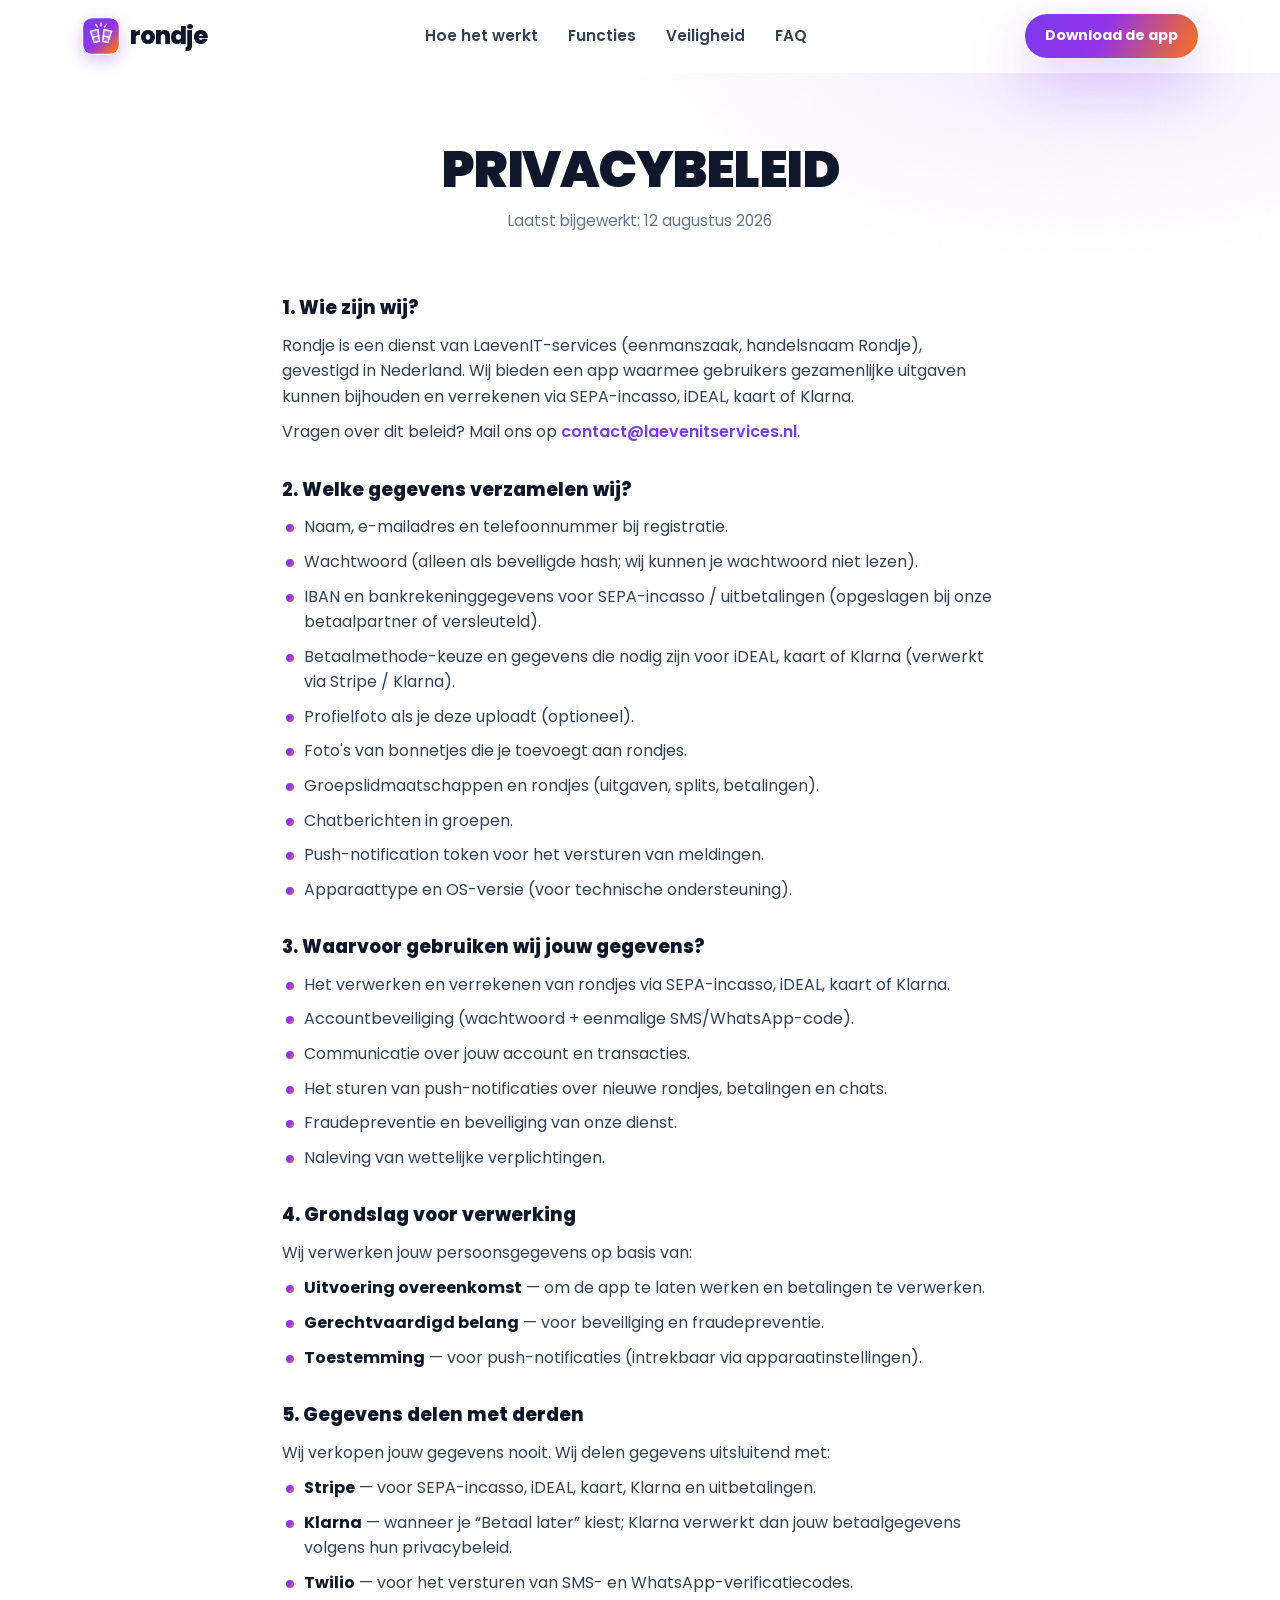
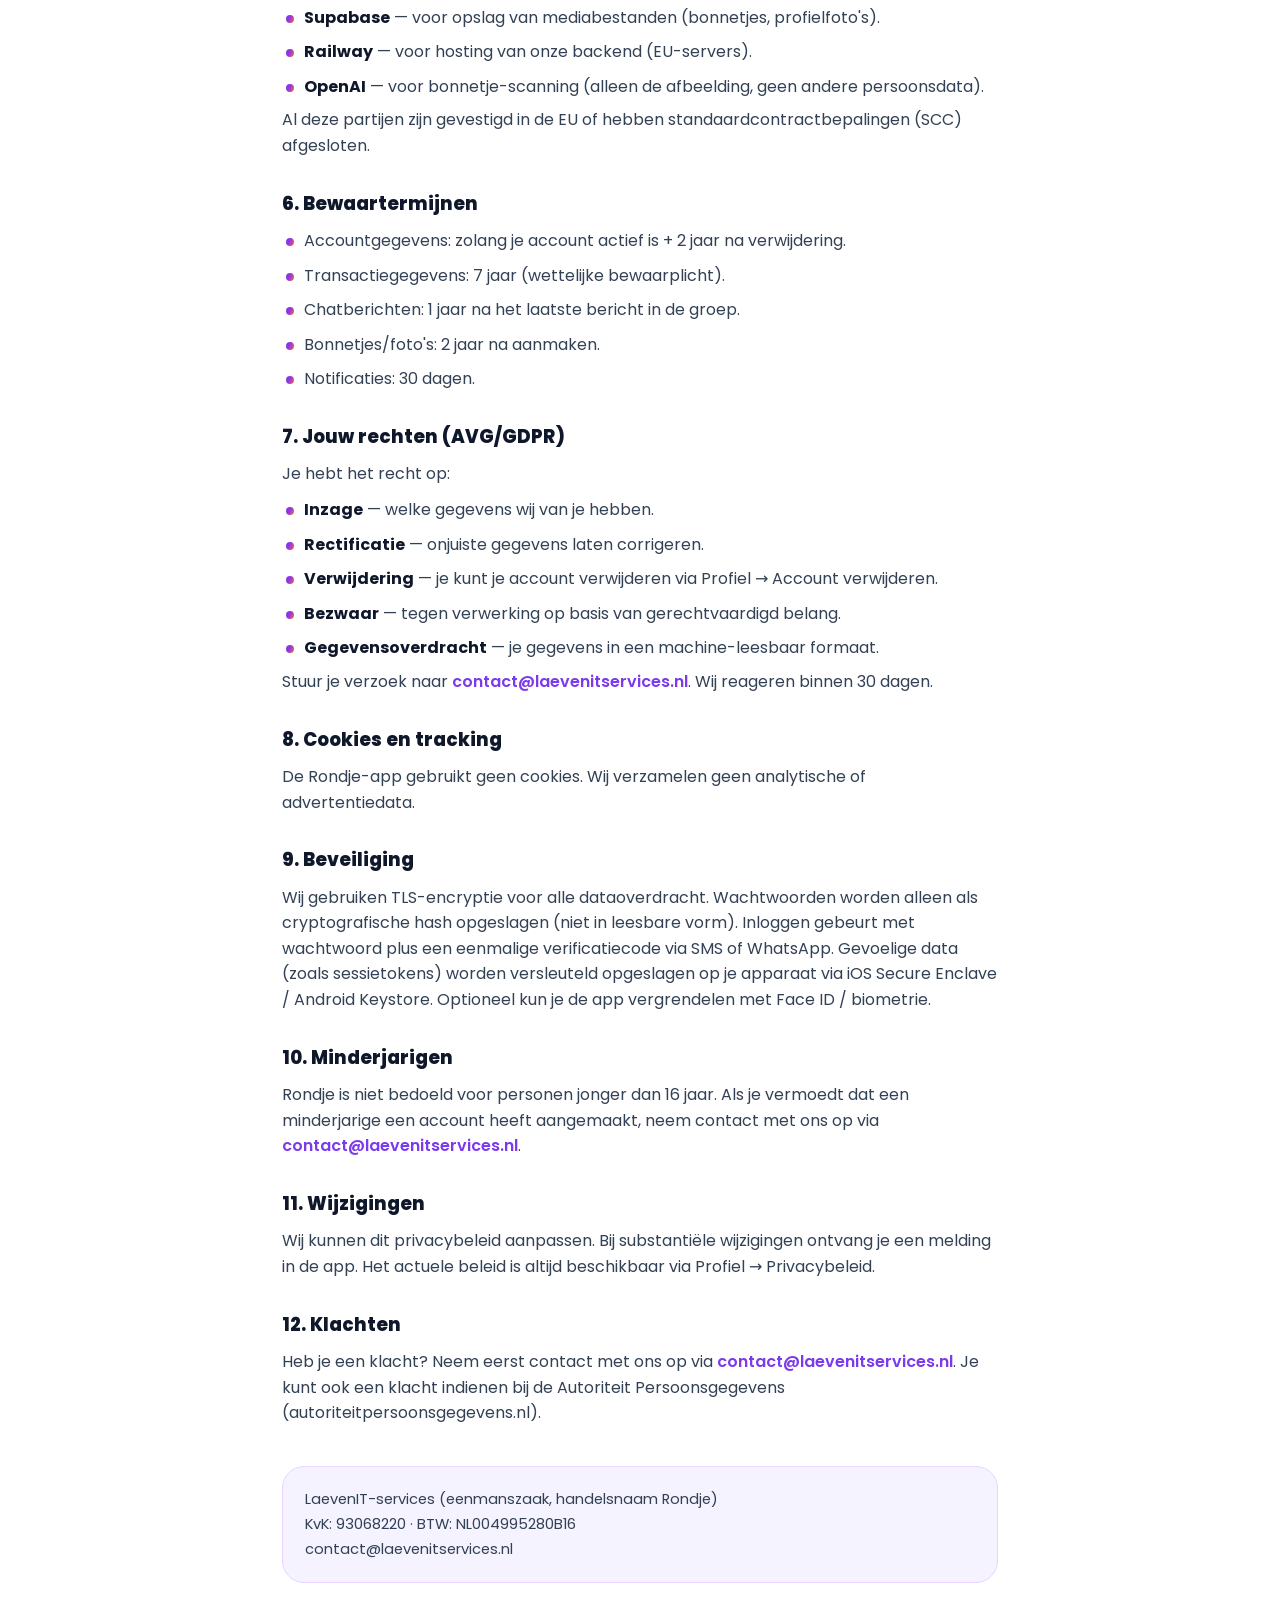
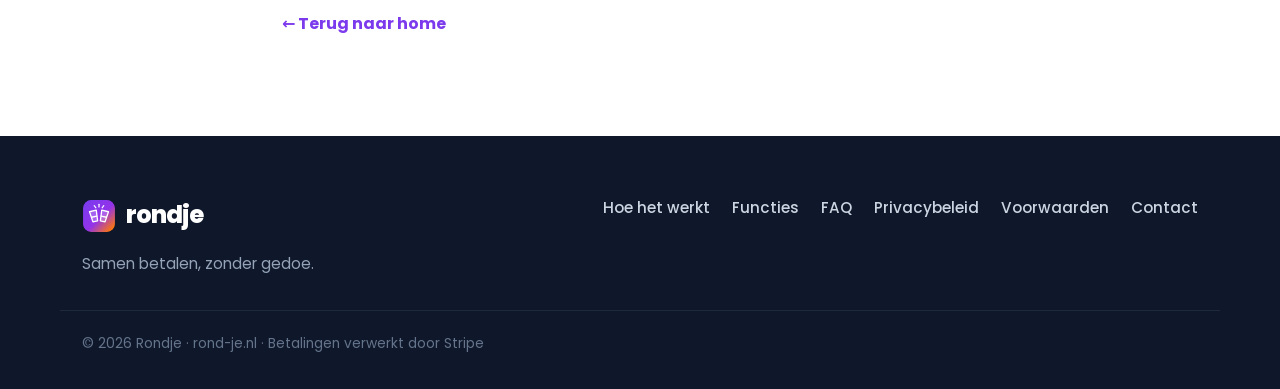
==== commit f10eecf9: "Serve the app-link files and keep invite links on a real page Android app links never verified becau" ====
--- a/privacy.html
+++ b/privacy.html
@@ -34,7 +34,7 @@
     <section class="legal-hero">
       <div class="container container--narrow">
         <h1>Privacybeleid</h1>
-        <p class="updated">Laatst bijgewerkt: 1 april 2025</p>
+        <p class="updated">Laatst bijgewerkt: 12 augustus 2026</p>
       </div>
     </section>
 
@@ -50,7 +50,8 @@
           <h2>2. Welke gegevens verzamelen wij?</h2>
           <ul>
             <li>Naam, e-mailadres en telefoonnummer bij registratie.</li>
-            <li>IBAN en bankrekeninggegevens voor SEPA-incasso (opgeslagen bij onze betaalpartner).</li>
+            <li>Wachtwoord (alleen als beveiligde hash; wij kunnen je wachtwoord niet lezen).</li>
+            <li>IBAN en bankrekeninggegevens voor SEPA-incasso / uitbetalingen (opgeslagen bij onze betaalpartner of versleuteld).</li>
             <li>Betaalmethode-keuze en gegevens die nodig zijn voor iDEAL, kaart of Klarna (verwerkt via Stripe / Klarna).</li>
             <li>Profielfoto als je deze uploadt (optioneel).</li>
             <li>Foto's van bonnetjes die je toevoegt aan rondjes.</li>
@@ -65,6 +66,7 @@
           <h2>3. Waarvoor gebruiken wij jouw gegevens?</h2>
           <ul>
             <li>Het verwerken en verrekenen van rondjes via SEPA-incasso, iDEAL, kaart of Klarna.</li>
+            <li>Accountbeveiliging (wachtwoord + eenmalige SMS/WhatsApp-code).</li>
             <li>Communicatie over jouw account en transacties.</li>
             <li>Het sturen van push-notificaties over nieuwe rondjes, betalingen en chats.</li>
             <li>Fraudepreventie en beveiliging van onze dienst.</li>
@@ -86,8 +88,9 @@
           <h2>5. Gegevens delen met derden</h2>
           <p>Wij verkopen jouw gegevens nooit. Wij delen gegevens uitsluitend met:</p>
           <ul>
-            <li><strong>Onze betaaldienstverlener (Stripe)</strong> — voor SEPA-incasso, iDEAL, kaart en Klarna.</li>
+            <li><strong>Stripe</strong> — voor SEPA-incasso, iDEAL, kaart, Klarna en uitbetalingen.</li>
             <li><strong>Klarna</strong> — wanneer je “Betaal later” kiest; Klarna verwerkt dan jouw betaalgegevens volgens hun privacybeleid.</li>
+            <li><strong>Twilio</strong> — voor het versturen van SMS- en WhatsApp-verificatiecodes.</li>
             <li><strong>Supabase</strong> — voor opslag van mediabestanden (bonnetjes, profielfoto's).</li>
             <li><strong>Railway</strong> — voor hosting van onze backend (EU-servers).</li>
             <li><strong>OpenAI</strong> — voor bonnetje-scanning (alleen de afbeelding, geen andere persoonsdata).</li>
@@ -126,7 +129,7 @@
 
         <div class="legal__section">
           <h2>9. Beveiliging</h2>
-          <p>Wij gebruiken TLS-encryptie voor alle dataoverdracht. Wachtwoorden worden nooit opgeslagen — login verloopt via eenmalige OTP-codes per SMS. Gevoelige data (zoals tokens) worden versleuteld opgeslagen op je apparaat via iOS Secure Enclave / Android Keystore.</p>
+          <p>Wij gebruiken TLS-encryptie voor alle dataoverdracht. Wachtwoorden worden alleen als cryptografische hash opgeslagen (niet in leesbare vorm). Inloggen gebeurt met wachtwoord plus een eenmalige verificatiecode via SMS of WhatsApp. Gevoelige data (zoals sessietokens) worden versleuteld opgeslagen op je apparaat via iOS Secure Enclave / Android Keystore. Optioneel kun je de app vergrendelen met Face ID / biometrie.</p>
         </div>
 
         <div class="legal__section">
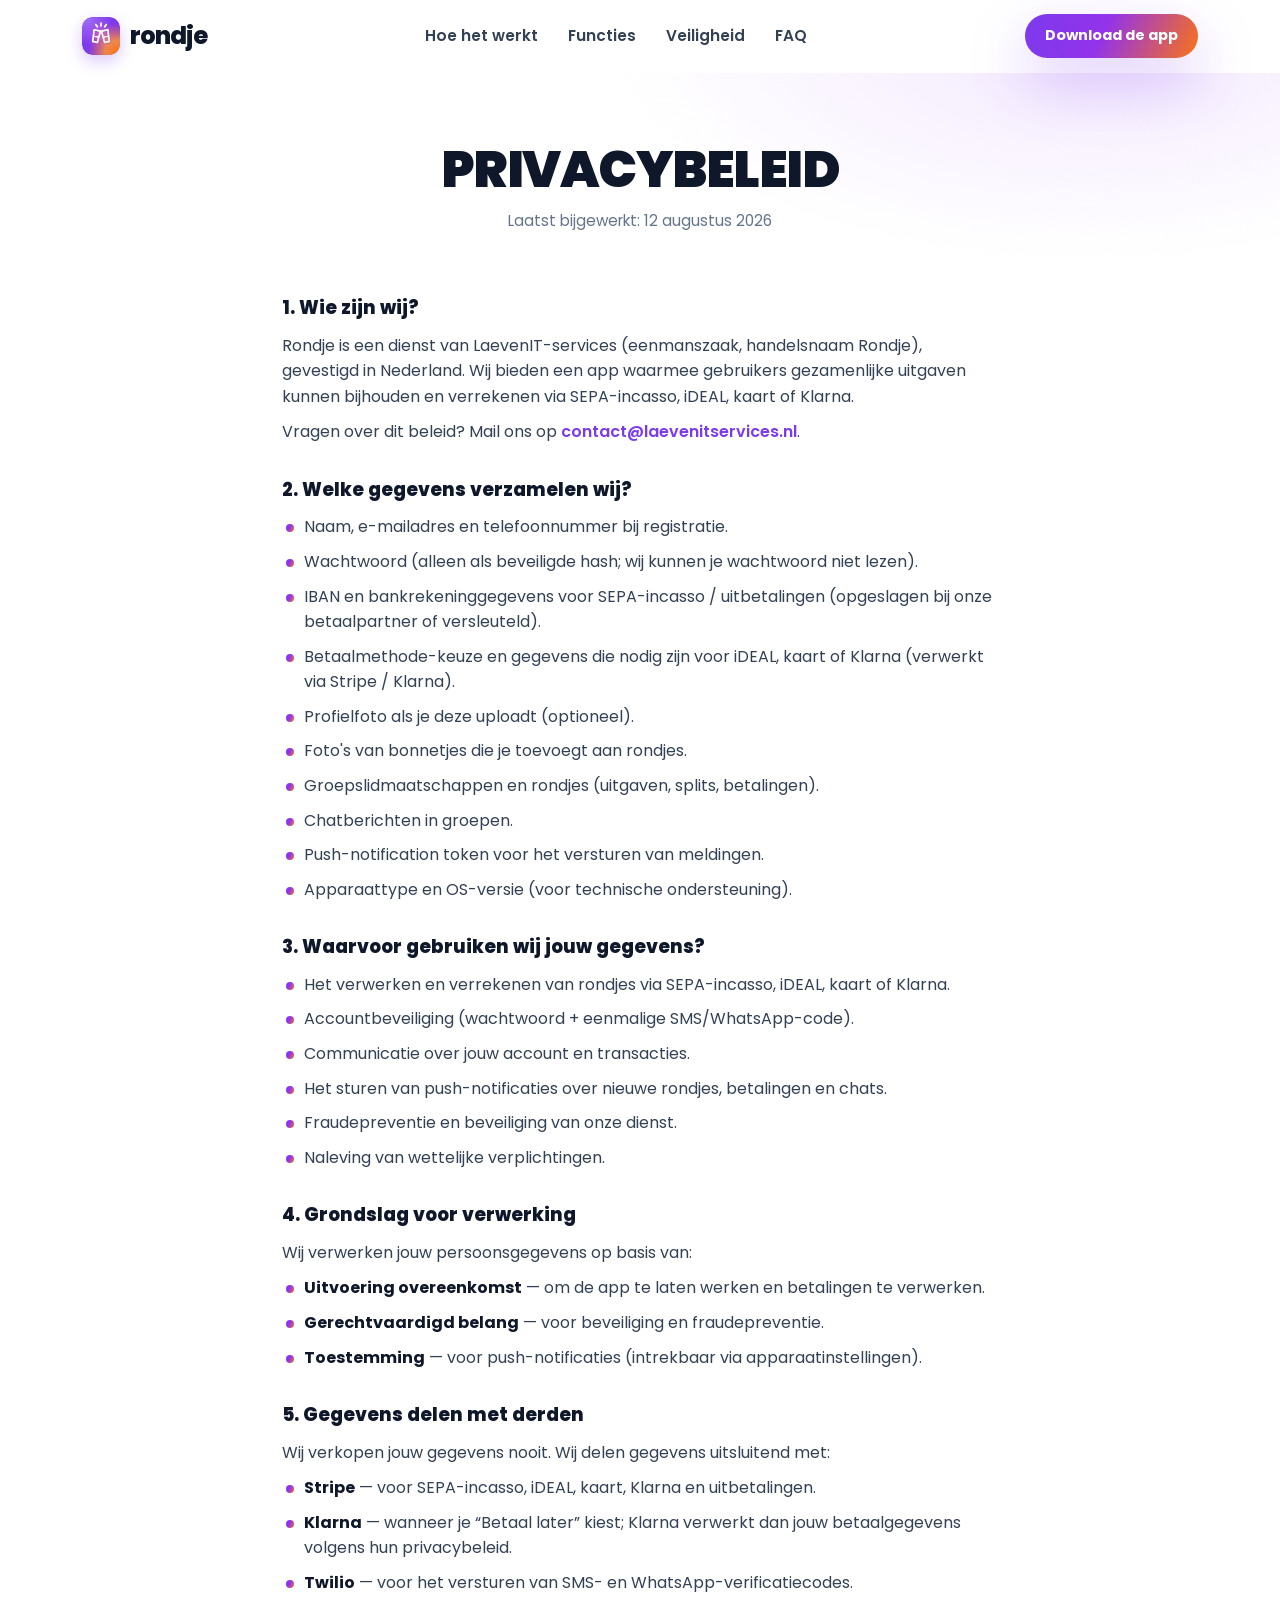
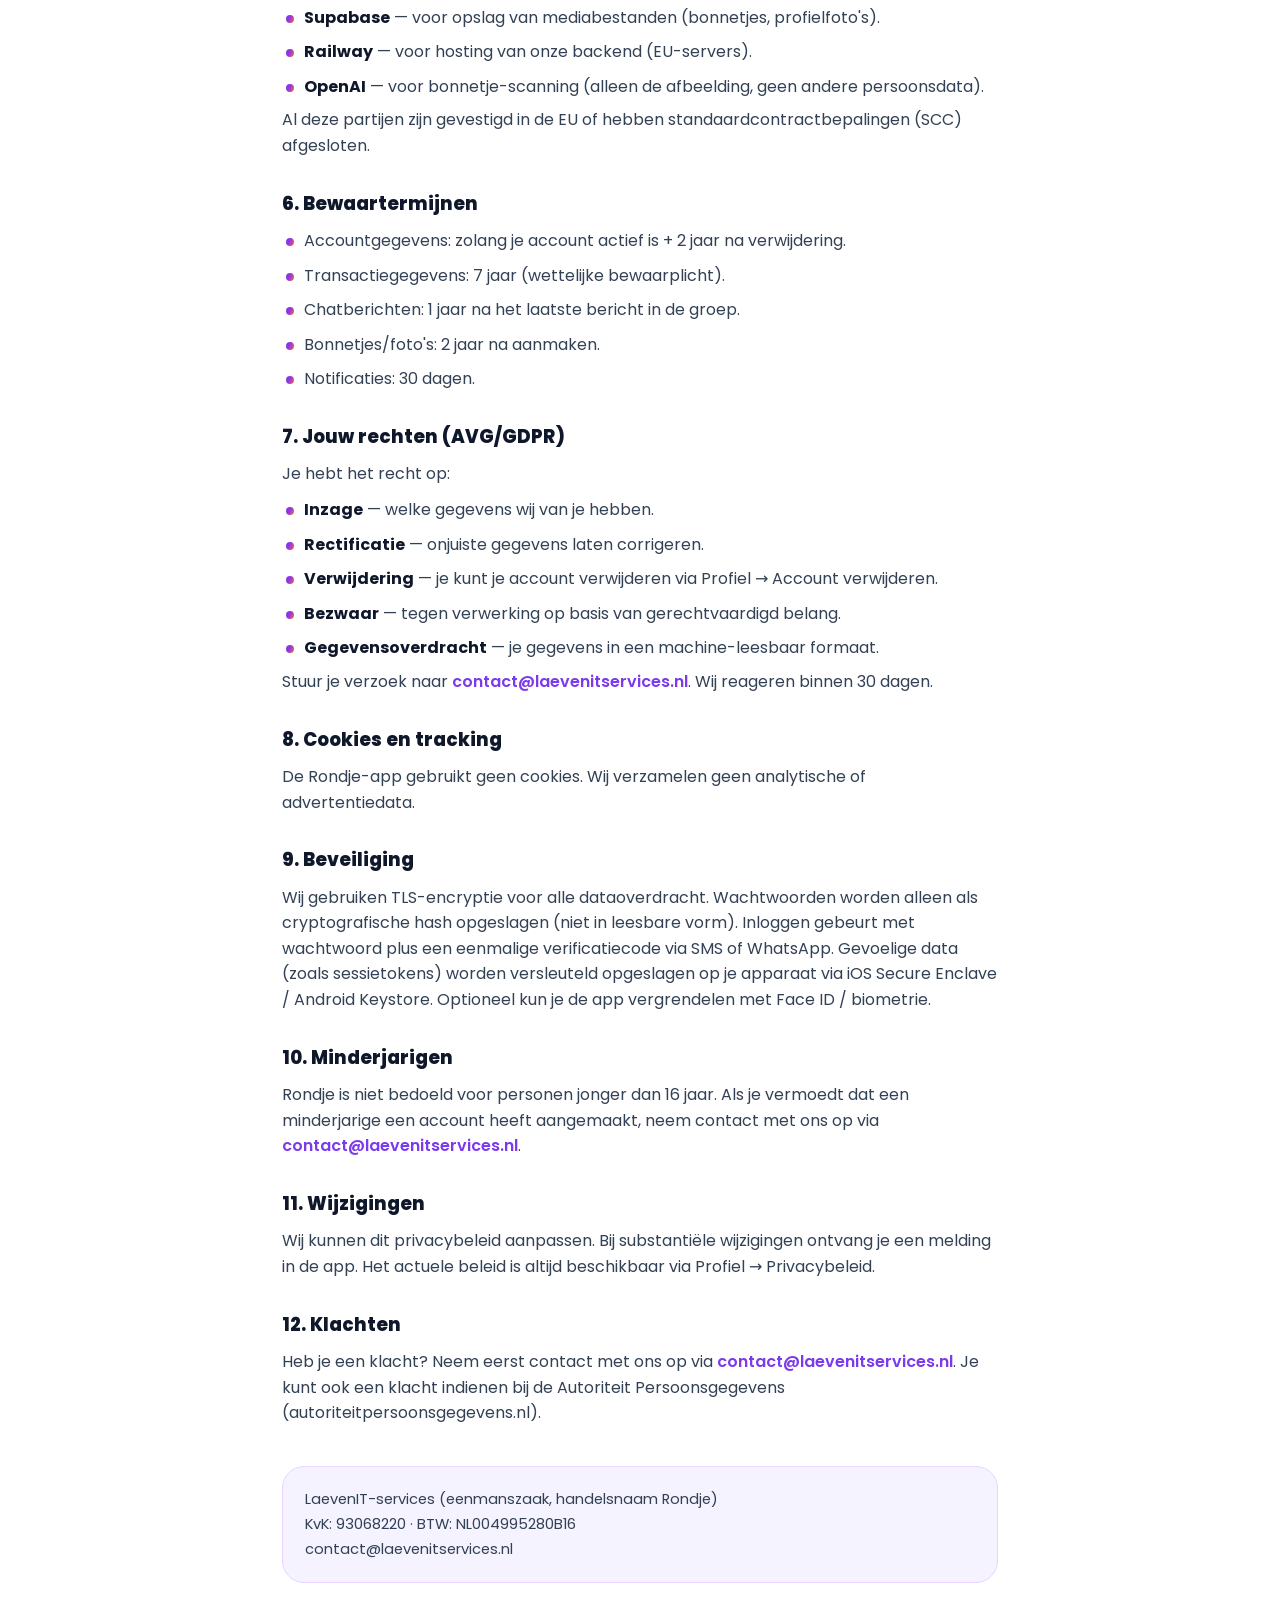
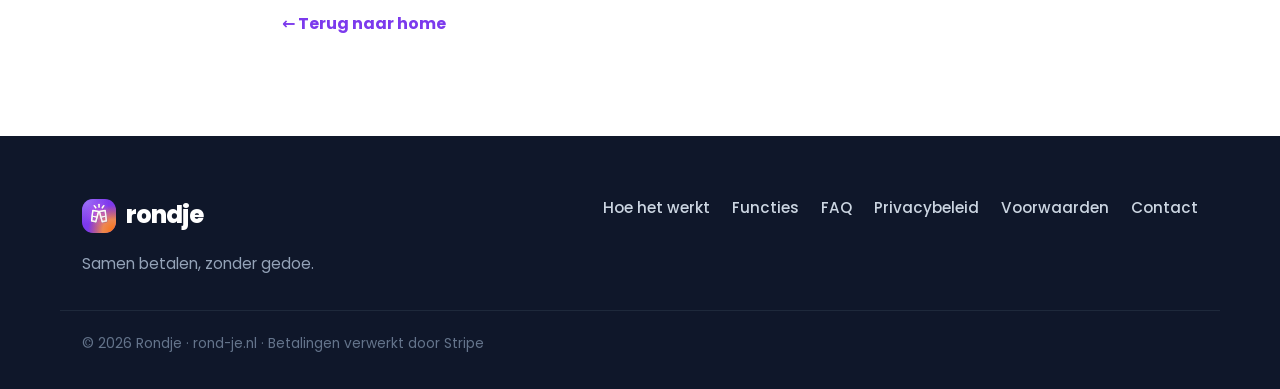
==== commit 3e847e27: "Nieuw logo overal, sectie 'hele avond' en App Store-link" ====
--- a/privacy.html
+++ b/privacy.html
@@ -5,7 +5,8 @@
   <meta name="viewport" content="width=device-width, initial-scale=1.0" />
   <title>Privacybeleid – Rondje</title>
   <meta name="description" content="Het privacybeleid van Rondje: welke gegevens we verzamelen, waarvoor we ze gebruiken en jouw rechten onder de AVG." />
-  <link rel="icon" type="image/svg+xml" href="assets/favicon.svg" />
+  <link rel="icon" type="image/svg+xml" href="assets/logo-mark.svg" />
+  <link rel="apple-touch-icon" href="assets/logo-mark.svg" />
   <link rel="preconnect" href="https://fonts.googleapis.com" />
   <link rel="preconnect" href="https://fonts.gstatic.com" crossorigin />
   <link href="https://fonts.googleapis.com/css2?family=Poppins:wght@400;500;600;700;800;900&display=swap" rel="stylesheet" />
@@ -25,7 +26,7 @@
         <a href="index.html#faq">FAQ</a>
       </nav>
       <div class="nav__actions">
-        <a href="index.html#download" class="btn btn--primary btn--sm">Download de app</a>
+        <a href="https://apps.apple.com/nl/app/rondje-kosten-delen/id6807414308" class="btn btn--primary btn--sm" target="_blank" rel="noopener noreferrer">Download de app</a>
       </div>
     </div>
   </header>
--- a/styles.css
+++ b/styles.css
@@ -304,9 +304,9 @@
 .app__title { font-size: 1.15rem; font-weight: 800; }
 .app__avatar {
   width: 42px; height: 42px; border-radius: 14px;
-  background: var(--grad-soft); display: grid; place-items: center;
-}
-.app__avatar img { display: block; }
+  overflow: hidden; display: grid; place-items: center;
+}
+.app__avatar img { display: block; width: 100%; height: 100%; }
 .app__amount {
   background: var(--grad);
   color: #fff;
@@ -740,6 +740,17 @@
   filter: brightness(0) invert(1);
   transition: opacity .3s ease;
 }
+.journey__ball--logo {
+  background: none;
+  overflow: hidden;
+  box-shadow: none;
+}
+.journey__ball--logo img {
+  width: 100%;
+  height: 100%;
+  filter: none;
+  border-radius: 28px;
+}
 .journey__num {
   position: absolute;
   top: -4px;
@@ -864,7 +875,7 @@
   font-weight: 700;
   color: var(--purple-dk);
 }
-.path__tags li img { display: block; width: 14px; height: 14px; }
+.path__tags li img { display: block; width: 14px; height: 14px; border-radius: 4px; }
 .path__tags li:nth-child(2) {
   background: #FFEDD5;
   border-color: #FED7AA;
@@ -899,6 +910,7 @@
   .journey__copy h3 { font-size: clamp(1.7rem, 8vw, 2.2rem); }
   .journey__ball { width: 80px; height: 80px; }
   .journey__ball img { width: 30px; height: 30px; }
+  .journey__ball--logo img { width: 100%; height: 100%; border-radius: 22px; }
   .journey__snake { opacity: .72; }
   .journey__snake-bg,
   .journey__snake-fill { stroke-width: 12; }
@@ -995,6 +1007,15 @@
 }
 .shield img { display: block; width: 96px; height: 96px; }
 @keyframes float { 0%,100% { transform: translateY(0); } 50% { transform: translateY(-14px); } }
+
+/* ─────────────────────────  HELE AVOND  ───────────────────────── */
+.evening { padding: clamp(60px, 9vw, 110px) 0; background: var(--bg-lilac); }
+.evening__grid {
+  display: grid;
+  grid-template-columns: repeat(4, 1fr);
+  gap: 22px;
+  margin-top: 48px;
+}
 
 /* ─────────────────────────  FAQ  ───────────────────────── */
 .faq { padding: clamp(60px, 9vw, 110px) 0; }
@@ -1132,7 +1153,7 @@
      uitgelijnd zodat de vinkjes netjes onder elkaar staan. */
   .secure__list { max-width: 420px; margin-inline: auto; text-align: left; }
   .secure__list li { justify-content: flex-start; }
-  .audiences__grid, .features__grid, .quotes__grid, .why__grid { grid-template-columns: repeat(2, 1fr); }
+  .audiences__grid, .features__grid, .quotes__grid, .why__grid, .evening__grid { grid-template-columns: repeat(2, 1fr); }
 }
 
 @media (max-width: 760px) {
@@ -1148,7 +1169,7 @@
 @media (max-width: 620px) {
   .quotes__grid { grid-template-columns: 1fr; }
   /* Voor wie + Waarom + Wat erbij + WhatsApp-demo: 2 naast elkaar op mobiel */
-  .features__grid {
+  .features__grid, .evening__grid {
     grid-template-columns: repeat(2, 1fr);
     gap: 10px;
     margin-top: 28px;
